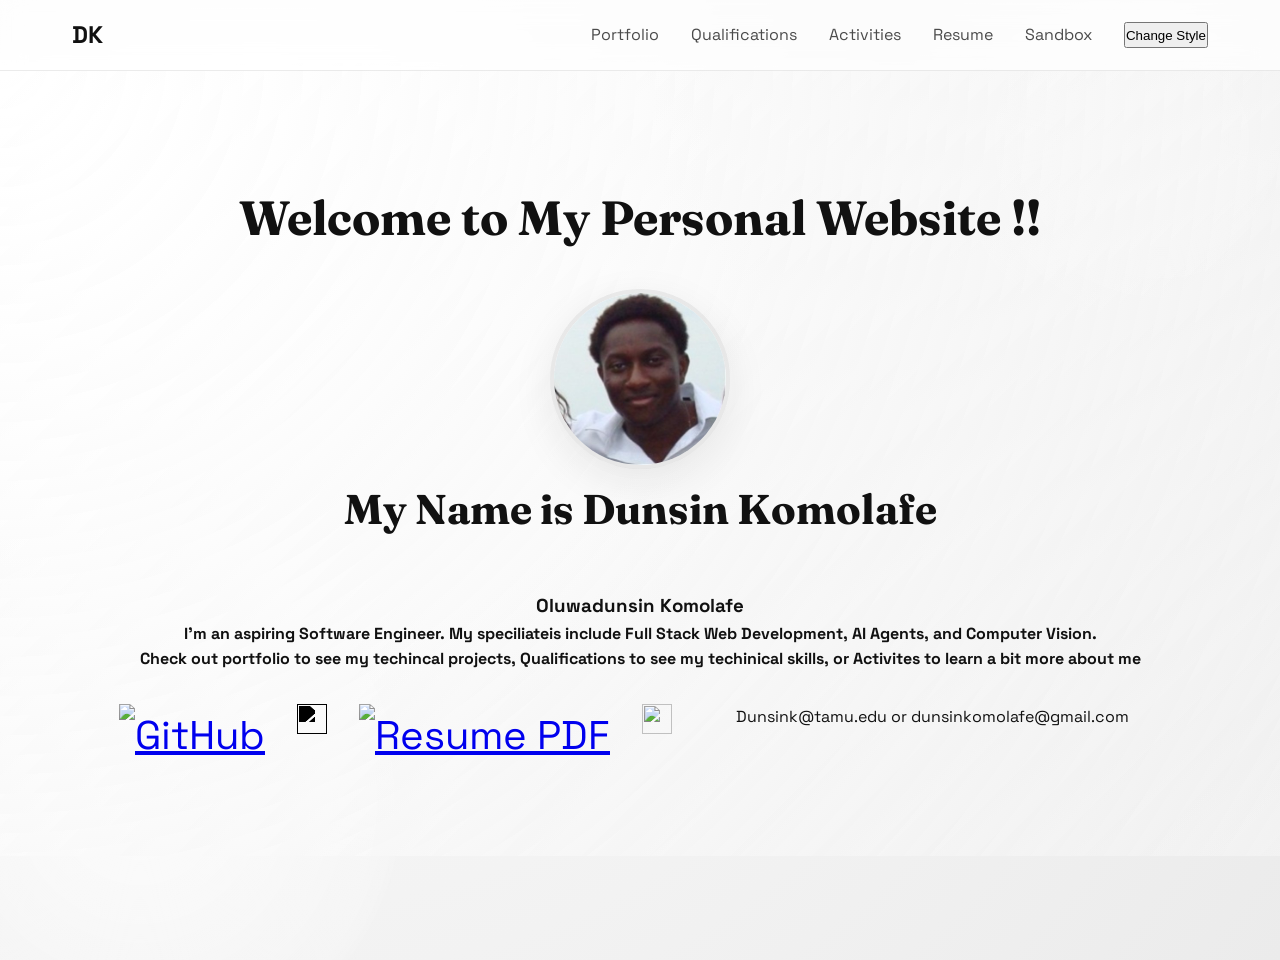
==== index.html @ c97eb7e0 "update linkedin logo" ====
<!DOCTYPE html>
<html lang="en">
<head>
    <meta charset="UTF-8">
    <meta name="viewport" content="width=device-width, initial-scale=1.0">
    <meta name="description" content="Personal website of Dunsin Komolafe - Developer & Student">
    <title>Dunsin Komolafe | Personal Website</title>
    <link id = "stylesheet" rel="stylesheet" href="style.css">
    
</head>
<body>
    <!-- Navigation -->
    <nav>
        <div class="container">
            <a href="./index.html" class="logo">DK</a>
            <ul> <!-- will make this alligned middle  -->
                <li><a href="./portfolio.html">Portfolio</a></li>
                <li><a href="./qualifications.html">Qualifications</a></li>
                <li><a href="./activities.html">Activities</a></li>
                <li><a href = "./resume.html">Resume</a></li>
                <li><a href="./sandbox.html">Sandbox</a></li>
                <button onclick="toggleStyleSheet()">Change Style</button> <!-- Add a button for changing the style -->
            </ul>
            
        </div>
    </nav>

    <!-- Hero Section -->
    <section id="home" class="hero">
        <div class="hero-content">
            <div>
                 <h1> Welcome to My Personal Website !!</h1>
            </div>
            <!-- Replace 'your-photo.jpg' with the path to your actual photo -->
            <div>
                <div>
                    <img src="LinkedInPFP.jpg" alt="Dunsin Komolafe" class="hero-photo"> 
                </div> <!--image part-->
                <div>
                    <h2>My Name is Dunsin Komolafe</h2>
                    <h3>Oluwadunsin Komolafe</h3>
                    <h4>I'm an aspiring Software Engineer. My speciliateis include Full Stack Web Development, AI Agents, and Computer Vision.</h4>
                    <h4>Check out portfolio to see my techincal projects, Qualifications to see my techinical skills, or Activites to learn a bit more about me</h4>
                </div><!--text part-->
            </div>
            
            
           
           
            
        
        </div>
        <div class="contact-links">
            <a href="https://github.com/DunsinK" target="_blank" rel="noopener" class="">
                <img src="https://cdn.simpleicons.org/github"
                    alt="GitHub"
                    class="contact-icon"
                    width = "30"
                    height = "30"
                    />
                   
                
            </a>
            <a href="https://linkedin.com/in/dunsink" target="_blank" rel="noopener" class="">
                
                <img 
                src="https://www.edigitalagency.com.au/wp-content/uploads/LinkedIn-icon-white-png-large-size.png"
                class="grayscale" width = "30" height = "30">
            </a>

            <a href="./resume.html" class="">
                <img src="https://cdn.jsdelivr.net/npm/lucide-static@latest/icons/file-text.svg"
                    alt="Resume PDF"
                    class="contact-icon">
               
            </a>

            <a href = "https://devpost.com/DunsinK">
                <img src = "https://www.svgrepo.com/show/330293/devpost.svg" width="30" height="30">
            </a>
            <p>
                <p>Dunsink@tamu.edu or dunsinkomolafe@gmail.com</p>
            </p>
            
        </div>

    </section>




</body>
</html>
---- style.css ----
@import url('https://fonts.googleapis.com/css2?family=Fraunces:wght@400;600;700&family=Space+Grotesk:wght@400;500;600&display=swap');

* {
    margin: 0;
    padding: 0;
    box-sizing: border-box;
}

:root {
    --bg-base: #f5f5f5;
    --bg-alt: #ebebeb;
    --bg-elev: rgba(255, 255, 255, 0.7);
    --ink: #111111;
    --ink-muted: #4b4b4b;
    --accent: #9aa0a6;
    --accent-strong: #2b2b2b;
    --line: rgba(0, 0, 0, 0.08);
    --shadow-soft: 0 12px 40px rgba(0, 0, 0, 0.08);
    --shadow-tight: 0 6px 18px rgba(0, 0, 0, 0.08);
    --bg-light: var(--bg-alt);
    --text-light: var(--ink-muted);
    --primary-color: var(--ink);
    --primary-dark: var(--accent-strong);
    --secondary-color: #ffffff;
    --white: #ffffff;
    --shadow: var(--shadow-tight);
}

html {
    scroll-behavior: smooth;
}

body {
    font-family: 'Space Grotesk', 'Segoe UI', Tahoma, Geneva, Verdana, sans-serif;
    line-height: 1.6;
    color: var(--ink);
    background: radial-gradient(circle at 20% 20%, #ffffff 0%, var(--bg-base) 45%, var(--bg-alt) 100%);
    min-height: 100vh;
    position: relative;
    overflow-x: hidden;
}

body::before,
body::after {
    content: "";
    position: fixed;
    width: 520px;
    height: 520px;
    border-radius: 50%;
    background: radial-gradient(circle, rgba(255, 255, 255, 0.7), rgba(255, 255, 255, 0));
    filter: blur(6px);
    z-index: -1;
    animation: floatSlow 18s ease-in-out infinite;
}

body::before {
    top: -120px;
    right: -140px;
}

body::after {
    bottom: -160px;
    left: -120px;
    animation-delay: 2s;
}

/* Navigation */
nav {
    background: var(--bg-elev);
    backdrop-filter: blur(12px);
    border-bottom: 1px solid var(--line);
    position: fixed;
    width: 100%;
    top: 0;
    z-index: 1000;
}

nav .container {
    max-width: 1200px;
    margin: 0 auto;
    padding: 1rem 2rem;
    display: flex;
    justify-content: space-between;
    align-items: center;
}

nav .logo {
    font-size: 1.5rem;
    font-weight: bold;
    color: var(--ink);
}

nav ul {
    list-style: none;
    display: flex;
    gap: 2rem;
}

nav a {
    text-decoration: none;
    color: var(--ink-muted);
    transition: color 0.3s;
}

nav a:hover {
    color: var(--ink);
}

/* Hero Section */
.hero {
    background: radial-gradient(circle at top left, rgba(255, 255, 255, 0.9), rgba(245, 245, 245, 0.6)),
        linear-gradient(135deg, rgba(255, 255, 255, 0.3), rgba(235, 235, 235, 0.9));
    color: var(--ink);
    padding: 120px 2rem 80px;
    text-align: center;
    margin-top: 60px;
}

.hero-content {
    display: flex;
    flex-direction: column;
    align-items: center;
    gap: 1.5rem;
}

.hero-photo {
    width: 180px;
    height: 180px;
    border-radius: 50%;
    border: 4px solid rgba(17, 17, 17, 0.08);
    object-fit: cover;
    box-shadow: var(--shadow-soft);
}

.hero-photo-placeholder {
    width: 180px;
    height: 180px;
    border-radius: 50%;
    background: linear-gradient(135deg, #ffffff, var(--bg-alt));
    border: 4px solid rgba(17, 17, 17, 0.08);
    display: flex;
    align-items: center;
    justify-content: center;
    font-size: 4rem;
    color: var(--ink);
    box-shadow: var(--shadow-soft);
}

.hero h1 {
    font-family: 'Fraunces', 'Times New Roman', serif;
    font-size: 3rem;
    margin-bottom: 0.5rem;
    animation: fadeInUp 1s;
}

.hero .tagline {
    font-size: 1.3rem;
    margin-bottom: 2rem;
    color: var(--ink-muted);
    animation: fadeInUp 1s 0.2s backwards;
}

.hero .cta-button {
    display: inline-block;
    padding: 12px 30px;
    background: var(--ink);
    color: #ffffff;
    text-decoration: none;
    border-radius: 25px;
    font-weight: bold;
    transition: transform 0.3s, box-shadow 0.3s;
    animation: fadeInUp 1s 0.4s backwards;
}

.hero .cta-button:hover {
    transform: translateY(-3px);
    box-shadow: 0 10px 20px rgba(0, 0, 0, 0.2);
}

/* Section Styles */
section {
    padding: 80px 2rem;
}

.container {
    max-width: 1200px;
    margin: 0 auto;
}

h2 {
    font-family: 'Fraunces', 'Times New Roman', serif;
    font-size: 2.6rem;
    margin-bottom: 3rem;
    text-align: center;
    color: var(--ink);
}

/* About Section */
#about {
    background: transparent;
}

.about-content {
    display: flex;
    gap: 3rem;
    align-items: center;
    flex-wrap: wrap;
}

.about-image {
    flex: 1;
    min-width: 250px;
    display: flex;
    justify-content: flex-start;
}

.profile-placeholder {
    width: 250px;
    height: 250px;
    background: linear-gradient(135deg, #ffffff, var(--bg-alt));
    border-radius: 50%;
    margin: 0;
    display: flex;
    align-items: center;
    justify-content: center;
    color: var(--ink);
    font-size: 5rem;
    font-weight: bold;
    box-shadow: var(--shadow-soft);
}

.profile-image {
    width: 250px;
    height: 250px;
    border-radius: 50%;
    object-fit: cover;
    margin: 0;
    box-shadow: var(--shadow-soft);
    border: 4px solid rgba(17, 17, 17, 0.08);
}

.about-text {
    flex: 2;
    min-width: 300px;
}

.about-text p {
    font-size: 1.1rem;
    color: var(--ink-muted);
    margin-bottom: 1rem;
}

/* Skills Section */
.skills-grid {
    display: grid;
    grid-template-columns: repeat(auto-fit, minmax(250px, 1fr));
    gap: 2rem;
}

.skill-card {
    background: var(--bg-elev);
    padding: 2rem;
    border-radius: 16px;
    box-shadow: var(--shadow-tight);
    border: 1px solid var(--line);
    backdrop-filter: blur(10px);
    transition: transform 0.3s;
    text-align: center;
}

.skill-card:hover {
    transform: translateY(-5px);
}

.skill-icon {
    font-size: 3rem;
    margin-bottom: 1rem;
}

.skill-logo {
    width: 48px;
    height: 48px;
    margin-bottom: 0.75rem;
}

.skill-card h3 {
    color: var(--ink);
    margin-bottom: 1rem;
}

/* Projects Section */
#projects {
    background: transparent;
}

.projects-grid {
    display: grid;
    grid-template-columns: 1fr;
    gap: 2rem;
    list-style: none;
    padding: 0;
    margin: 0 auto;
    max-width: 900px;
}

.project-card {
    background: var(--bg-elev);
    border-radius: 18px;
    overflow: hidden;
    box-shadow: var(--shadow-tight);
    border: 1px solid var(--line);
    backdrop-filter: blur(10px);
    transition: transform 0.3s;
    width: 100%;
    display: flex;
    flex-direction: row;
}

.project-card.is-clickable {
    cursor: pointer;
}

.project-card:focus-visible {
    outline: 2px solid var(--ink);
    outline-offset: 4px;
}

.project-card-link {
    text-decoration: none;
    color: inherit;
    display: block;
}

.project-card-link:focus-visible {
    outline: 2px solid var(--ink);
    outline-offset: 4px;
    border-radius: 18px;
}

.project-card:hover {
    transform: translateY(-5px);
}

.project-image {
    width: 260px;
    min-width: 260px;
    min-height: 180px;
    background: linear-gradient(135deg, #ffffff, var(--bg-alt));
    display: flex;
    align-items: center;
    justify-content: center;
    color: var(--ink);
    font-size: 3rem;
}

.project-image img {
    width: 100%;
    height: 100%;
    object-fit: cover;
    display: block;
}

.project-content {
    padding: 1.5rem;
}

.project-tags {
    margin-top: 1rem;
    display: flex;
    flex-wrap: wrap;
    gap: 0.5rem;
}

.project-links {
    margin-top: 0.75rem;
    display: flex;
    flex-wrap: wrap;
    gap: 0.75rem;
}

.project-link {
    color: var(--primary-color);
    font-weight: 600;
    text-decoration: none;
}

.easter-egg {
    position: fixed;
    top: -80px;
    width: 64px;
    height: 80px;
    border-radius: 50% 50% 45% 45%;
    background-color: #f2f2f2;
    background-size: cover;
    background-repeat: no-repeat;
    box-shadow: var(--shadow-tight);
    pointer-events: none;
    z-index: 2000;
    animation: eggFall 4s linear forwards;
}

.project-card h3 {
    color: var(--ink);
    margin-bottom: 0.5rem;
}

.project-card p {
    color: var(--ink-muted);
    margin-bottom: 1rem;
}

/* Experience Section */
.experience-grid {
    display: grid;
    gap: 2rem;
}

.experience-card {
    background: var(--bg-elev);
    border-radius: 18px;
    padding: 2rem;
    box-shadow: var(--shadow-tight);
    border: 1px solid var(--line);
    backdrop-filter: blur(10px);
}

.experience-header {
    display: flex;
    justify-content: space-between;
    gap: 1.5rem;
    flex-wrap: wrap;
    align-items: baseline;
    margin-bottom: 1rem;
}

.experience-card h3 {
    font-size: 1.25rem;
    margin-bottom: 0.25rem;
}

.experience-org {
    color: var(--ink-muted);
    font-size: 0.95rem;
}

.experience-dates {
    color: var(--ink-muted);
    font-size: 0.95rem;
    white-space: nowrap;
}

.experience-summary {
    color: var(--ink-muted);
    margin-bottom: 1rem;
}

.experience-skills {
    display: flex;
    flex-wrap: wrap;
    gap: 0.5rem;
}

.tag {
    background: var(--bg-alt);
    padding: 0.25rem 0.75rem;
    border-radius: 999px;
    font-size: 0.85rem;
    color: var(--ink-muted);
}

/* Contact Section */
.contact-content {
    max-width: 600px;
    margin: 0 auto;
    text-align: center;
}

.contact-links {
    display: flex;
    justify-content: center;
    gap: 2rem;
    margin-top: 2rem;
    flex-wrap: wrap;
}
.contact-icon {
    width: 30px;
    height: 30px;
    margin-bottom: 0.5rem;
}

.contact-link {
    display: flex;
    flex-direction: column;
    align-items: center;
    text-decoration: none;
    color: var(--ink);
    padding: 1.5rem;
    background: var(--bg-elev);
    border-radius: 16px;
    box-shadow: var(--shadow-tight);
    border: 1px solid var(--line);
    backdrop-filter: blur(10px);
    transition: all 0.3s;
    min-width: 150px;
}

.contact-link:hover {
    transform: translateY(-5px);
    color: var(--ink);
}

.contact-icon {
    font-size: 2.5rem;
    margin-bottom: 0.5rem;
}

/* Footer */
footer {
    background: rgba(17, 17, 17, 0.9);
    color: #ffffff;
    text-align: center;
    padding: 2rem;
}

.btn {
    display: inline-block;
    padding: 12px 30px;
    background: var(--ink);
    color: #ffffff;
    text-decoration: none;
    border-radius: 25px;
    font-weight: 600;
    transition: transform 0.3s, box-shadow 0.3s;
}

.btn:hover {
    transform: translateY(-3px);
    box-shadow: var(--shadow-tight);
}

/* Animations */
@keyframes fadeInUp {
    from {
        opacity: 0;
        transform: translateY(30px);
    }
    to {
        opacity: 1;
        transform: translateY(0);
    }
}

@keyframes floatSlow {
    0%, 100% {
        transform: translate3d(0, 0, 0);
    }
    50% {
        transform: translate3d(12px, -18px, 0);
    }
}

@keyframes eggFall {
    0% {
        transform: translateY(0) rotate(0deg);
        opacity: 0.9;
    }
    100% {
        transform: translateY(110vh) rotate(24deg);
        opacity: 0.6;
    }
}

/* Responsive Design */
@media (max-width: 768px) {
    nav ul {
        gap: 1rem;
    }

    .hero h1 {
        font-size: 2.3rem;
    }

    .hero .tagline {
        font-size: 1rem;
    }

    h2 {
        font-size: 2.1rem;
    }

    .about-content {
        flex-direction: column;
        text-align: center;
    }

    .about-image {
        justify-content: center;
    }

    .profile-placeholder,
    .profile-image {
        margin: 0 auto;
    }

    .experience-header {
        flex-direction: column;
        align-items: flex-start;
    }

    .contact-links {
        flex-direction: column;
        align-items: center;
    }

    .project-card {
        flex-direction: column;
    }

    .project-image {
        width: 100%;
        min-width: unset;
        height: 180px;
    }
}

.resume-embed{
    align-items: center;
    display: block;
    width: 80% ;
    height: 1000px;
    margin: 80px auto 0;
}
.grayscale{
  filter:  contrast(150%) brightness(0%);
}
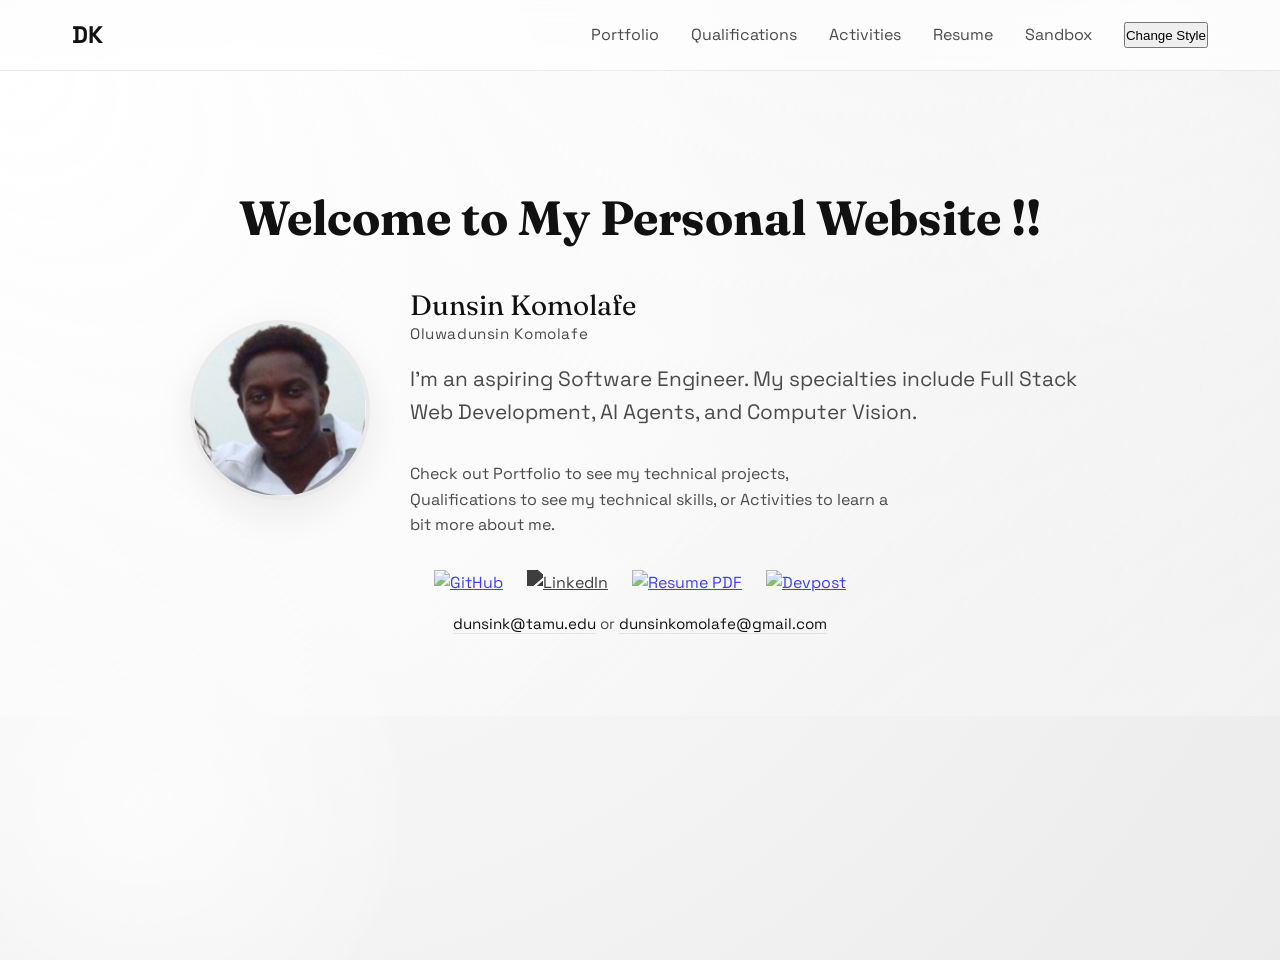
==== commit 1211d7c9: "update home page" ====
--- a/index.html
+++ b/index.html
@@ -31,58 +31,49 @@
             <div>
                  <h1> Welcome to My Personal Website !!</h1>
             </div>
-            <!-- Replace 'your-photo.jpg' with the path to your actual photo -->
-            <div>
+            <div class="hero-intro">
                 <div>
-                    <img src="LinkedInPFP.jpg" alt="Dunsin Komolafe" class="hero-photo"> 
+                    <img src="LinkedInPFP.jpg" alt="Dunsin Komolafe" class="hero-photo">
                 </div> <!--image part-->
-                <div>
-                    <h2>My Name is Dunsin Komolafe</h2>
-                    <h3>Oluwadunsin Komolafe</h3>
-                    <h4>I'm an aspiring Software Engineer. My speciliateis include Full Stack Web Development, AI Agents, and Computer Vision.</h4>
-                    <h4>Check out portfolio to see my techincal projects, Qualifications to see my techinical skills, or Activites to learn a bit more about me</h4>
+                <div class="hero-text">
+                    <p class="hero-name">Dunsin Komolafe</p>
+                    <p class="hero-subname">Oluwadunsin Komolafe</p>
+                    <p class="tagline">I'm an aspiring Software Engineer. My specialties include Full Stack Web Development, AI Agents, and Computer Vision.</p>
+                    <p class="hero-blurb">Check out Portfolio to see my technical projects, Qualifications to see my technical skills, or Activities to learn a bit more about me.</p>
                 </div><!--text part-->
             </div>
-            
-            
-           
-           
-            
-        
         </div>
         <div class="contact-links">
-            <a href="https://github.com/DunsinK" target="_blank" rel="noopener" class="">
+            <a href="https://github.com/DunsinK" target="_blank" rel="noopener">
                 <img src="https://cdn.simpleicons.org/github"
                     alt="GitHub"
-                    class="contact-icon"
-                    width = "30"
-                    height = "30"
-                    />
-                   
-                
-            </a>
-            <a href="https://linkedin.com/in/dunsink" target="_blank" rel="noopener" class="">
-                
-                <img 
-                src="https://www.edigitalagency.com.au/wp-content/uploads/LinkedIn-icon-white-png-large-size.png"
-                class="grayscale" width = "30" height = "30">
+                    class="contact-icon">
             </a>
 
-            <a href="./resume.html" class="">
+            <a href="https://linkedin.com/in/dunsink" target="_blank" rel="noopener">
+                <img src="https://www.edigitalagency.com.au/wp-content/uploads/LinkedIn-icon-white-png-large-size.png"
+                    alt="LinkedIn"
+                    class="contact-icon grayscale">
+            </a>
+
+            <a href="./resume.html">
                 <img src="https://cdn.jsdelivr.net/npm/lucide-static@latest/icons/file-text.svg"
                     alt="Resume PDF"
                     class="contact-icon">
-               
             </a>
 
-            <a href = "https://devpost.com/DunsinK">
-                <img src = "https://www.svgrepo.com/show/330293/devpost.svg" width="30" height="30">
+            <a href="https://devpost.com/DunsinK" target="_blank" rel="noopener">
+                <img src="https://www.svgrepo.com/show/330293/devpost.svg"
+                    alt="Devpost"
+                    class="contact-icon">
             </a>
-            <p>
-                <p>Dunsink@tamu.edu or dunsinkomolafe@gmail.com</p>
-            </p>
-            
         </div>
+
+        <p class="contact-email">
+            <a href="mailto:dunsink@tamu.edu">dunsink@tamu.edu</a>
+            or
+            <a href="mailto:dunsinkomolafe@gmail.com">dunsinkomolafe@gmail.com</a>
+        </p>
 
     </section>
 
--- a/style.css
+++ b/style.css
@@ -160,6 +160,37 @@
     animation: fadeInUp 1s 0.2s backwards;
 }
 
+.hero-intro {
+    display: flex;
+    align-items: center;
+    justify-content: center;
+    gap: 2.5rem;
+    max-width: 900px;
+    margin: 0 auto;
+}
+
+.hero-text {
+    text-align: left;
+}
+
+.hero-name {
+    font-family: 'Fraunces', 'Times New Roman', serif;
+    font-size: 1.75rem;
+    line-height: 1.2;
+}
+
+.hero-subname {
+    color: var(--ink-muted);
+    font-size: 0.95rem;
+    letter-spacing: 0.04em;
+    margin-bottom: 1rem;
+}
+
+.hero-blurb {
+    color: var(--ink-muted);
+    max-width: 48ch;
+}
+
 .hero .cta-button {
     display: inline-block;
     padding: 12px 30px;
@@ -478,14 +509,10 @@
 .contact-links {
     display: flex;
     justify-content: center;
-    gap: 2rem;
+    align-items: center;
+    gap: 1.5rem;
     margin-top: 2rem;
     flex-wrap: wrap;
-}
-.contact-icon {
-    width: 30px;
-    height: 30px;
-    margin-bottom: 0.5rem;
 }
 
 .contact-link {
@@ -510,8 +537,32 @@
 }
 
 .contact-icon {
-    font-size: 2.5rem;
-    margin-bottom: 0.5rem;
+    width: 28px;
+    height: 28px;
+    opacity: 0.75;
+    transition: opacity 0.2s, transform 0.2s;
+}
+
+.contact-links a:hover .contact-icon {
+    opacity: 1;
+    transform: translateY(-3px);
+}
+
+.contact-email {
+    text-align: center;
+    color: var(--ink-muted);
+    margin-top: 1rem;
+    font-size: 0.95rem;
+}
+
+.contact-email a {
+    color: var(--ink);
+    text-decoration: none;
+    border-bottom: 1px solid var(--line);
+}
+
+.contact-email a:hover {
+    border-bottom-color: var(--ink);
 }
 
 /* Footer */
@@ -584,6 +635,19 @@
         font-size: 1rem;
     }
 
+    .hero-intro {
+        flex-direction: column;
+        gap: 1.5rem;
+    }
+
+    .hero-text {
+        text-align: center;
+    }
+
+    .hero-blurb {
+        margin: 0 auto;
+    }
+
     h2 {
         font-size: 2.1rem;
     }
@@ -608,8 +672,7 @@
     }
 
     .contact-links {
-        flex-direction: column;
-        align-items: center;
+        gap: 1.25rem;
     }
 
     .project-card {
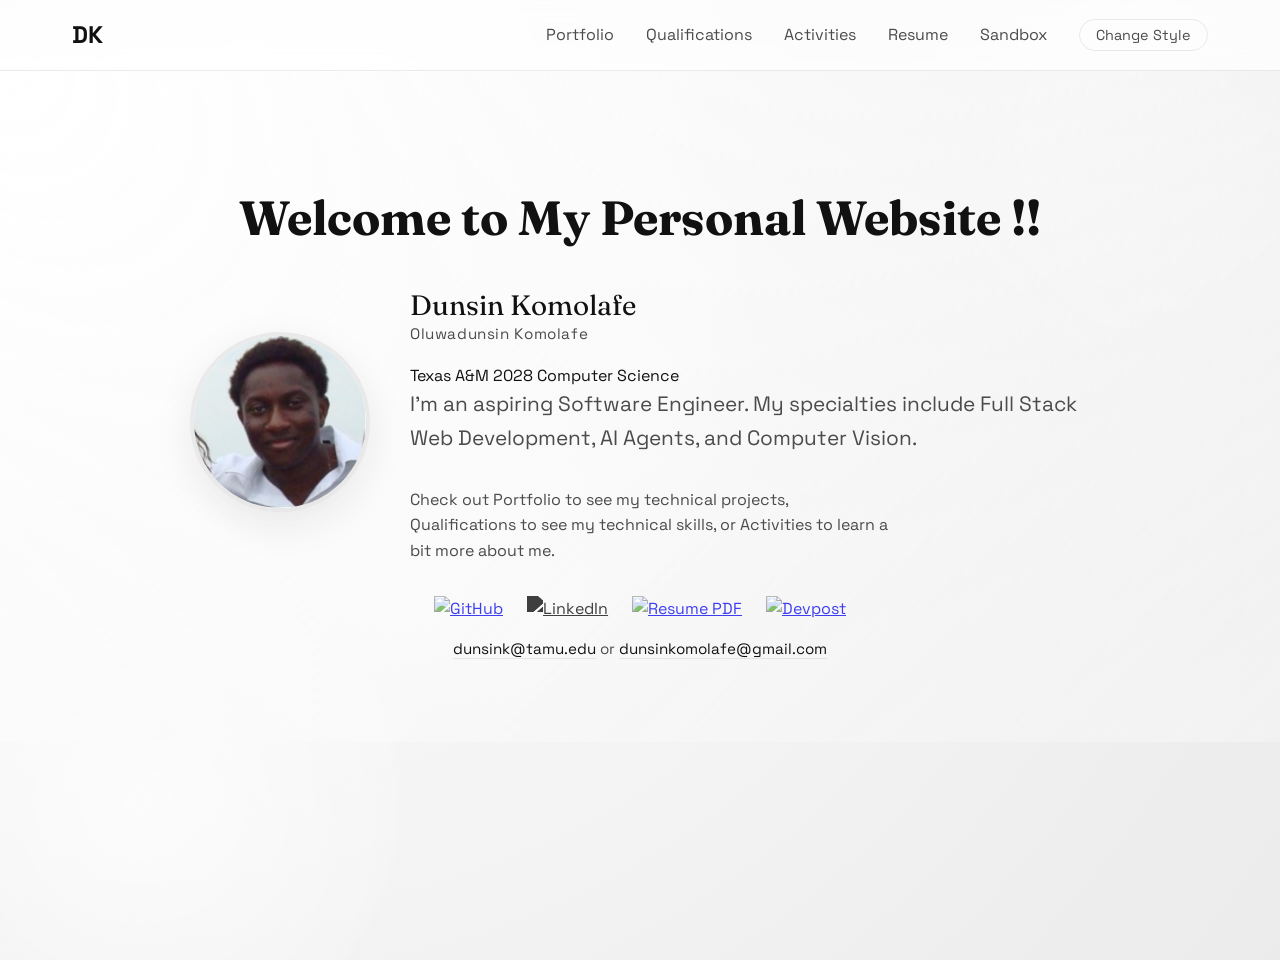
==== commit 71ccf17f: "nav-button style updates" ====
--- a/index.html
+++ b/index.html
@@ -19,7 +19,7 @@
                 <li><a href="./activities.html">Activities</a></li>
                 <li><a href = "./resume.html">Resume</a></li>
                 <li><a href="./sandbox.html">Sandbox</a></li>
-                <button onclick="toggleStyleSheet()">Change Style</button> <!-- Add a button for changing the style -->
+                <li><button class="nav-button" onclick="toggleStyleSheet()">Change Style</button></li>
             </ul>
             
         </div>
@@ -38,6 +38,7 @@
                 <div class="hero-text">
                     <p class="hero-name">Dunsin Komolafe</p>
                     <p class="hero-subname">Oluwadunsin Komolafe</p>
+                    <p>Texas A&M 2028 Computer Science</p>
                     <p class="tagline">I'm an aspiring Software Engineer. My specialties include Full Stack Web Development, AI Agents, and Computer Vision.</p>
                     <p class="hero-blurb">Check out Portfolio to see my technical projects, Qualifications to see my technical skills, or Activities to learn a bit more about me.</p>
                 </div><!--text part-->
--- a/style.css
+++ b/style.css
@@ -93,6 +93,7 @@
 nav ul {
     list-style: none;
     display: flex;
+    align-items: center;
     gap: 2rem;
 }
 
@@ -104,6 +105,30 @@
 
 nav a:hover {
     color: var(--ink);
+}
+
+.nav-button {
+    font-family: inherit;
+    font-size: 0.9rem;
+    line-height: 1;
+    color: var(--ink-muted);
+    background: transparent;
+    border: 1px solid var(--line);
+    border-radius: 999px;
+    padding: 0.5rem 1rem;
+    cursor: pointer;
+    transition: color 0.3s, border-color 0.3s, background 0.3s;
+}
+
+.nav-button:hover {
+    color: var(--ink);
+    border-color: var(--ink);
+    background: rgba(255, 255, 255, 0.6);
+}
+
+.nav-button:focus-visible {
+    outline: 2px solid var(--ink);
+    outline-offset: 2px;
 }
 
 /* Hero Section */
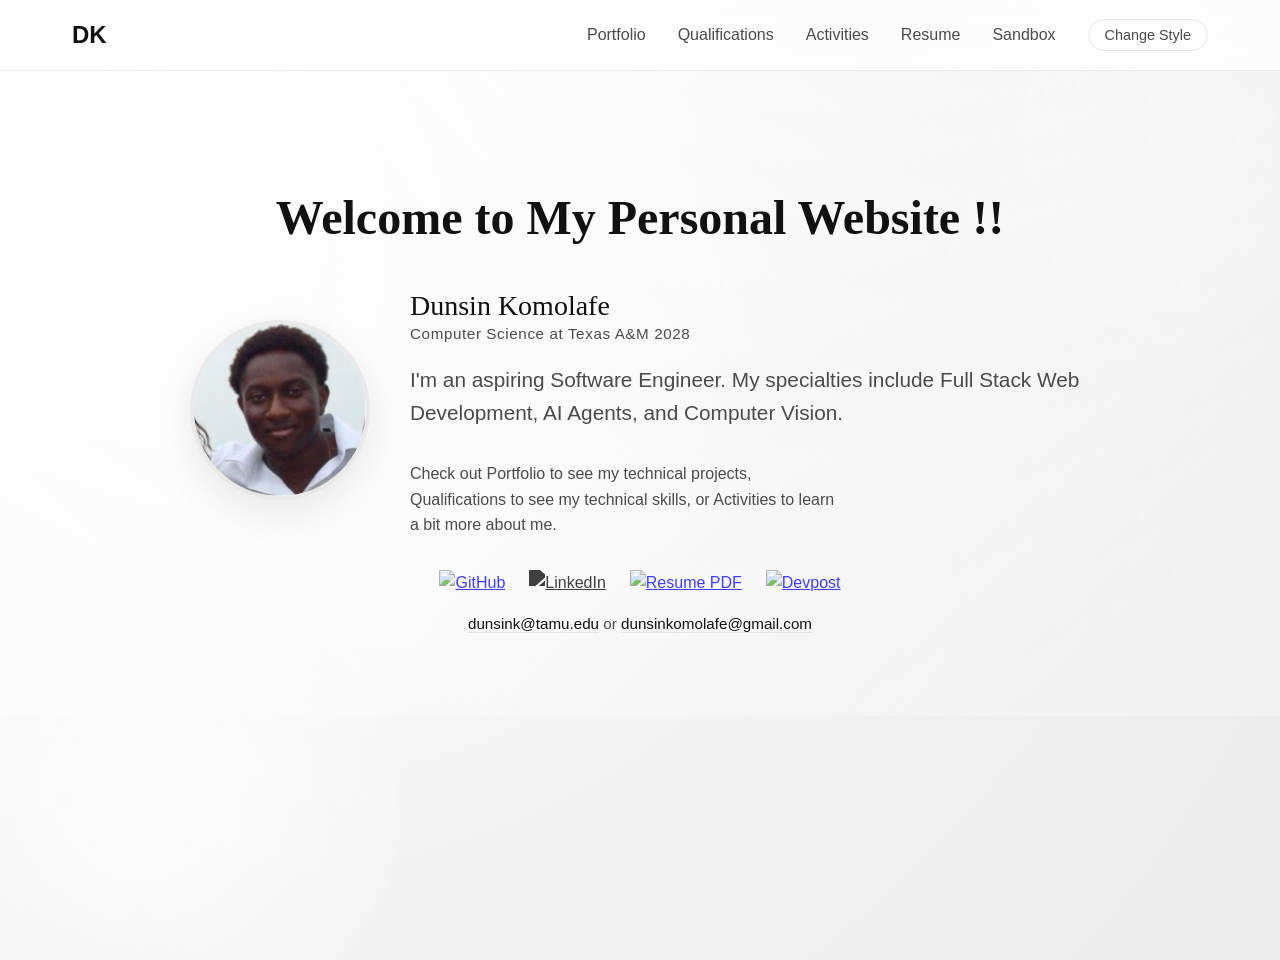
==== commit 1c853397: "remove import font to avoid FOUC" ====
--- a/index.html
+++ b/index.html
@@ -37,8 +37,8 @@
                 </div> <!--image part-->
                 <div class="hero-text">
                     <p class="hero-name">Dunsin Komolafe</p>
-                    <p class="hero-subname">Oluwadunsin Komolafe</p>
-                    <p>Texas A&M 2028 Computer Science</p>
+                    
+                    <p class ="hero-subname">Computer Science at Texas A&M 2028 </p>
                     <p class="tagline">I'm an aspiring Software Engineer. My specialties include Full Stack Web Development, AI Agents, and Computer Vision.</p>
                     <p class="hero-blurb">Check out Portfolio to see my technical projects, Qualifications to see my technical skills, or Activities to learn a bit more about me.</p>
                 </div><!--text part-->
--- a/style.css
+++ b/style.css
@@ -1,4 +1,3 @@
-@import url('https://fonts.googleapis.com/css2?family=Fraunces:wght@400;600;700&family=Space+Grotesk:wght@400;500;600&display=swap');
 
 * {
     margin: 0;
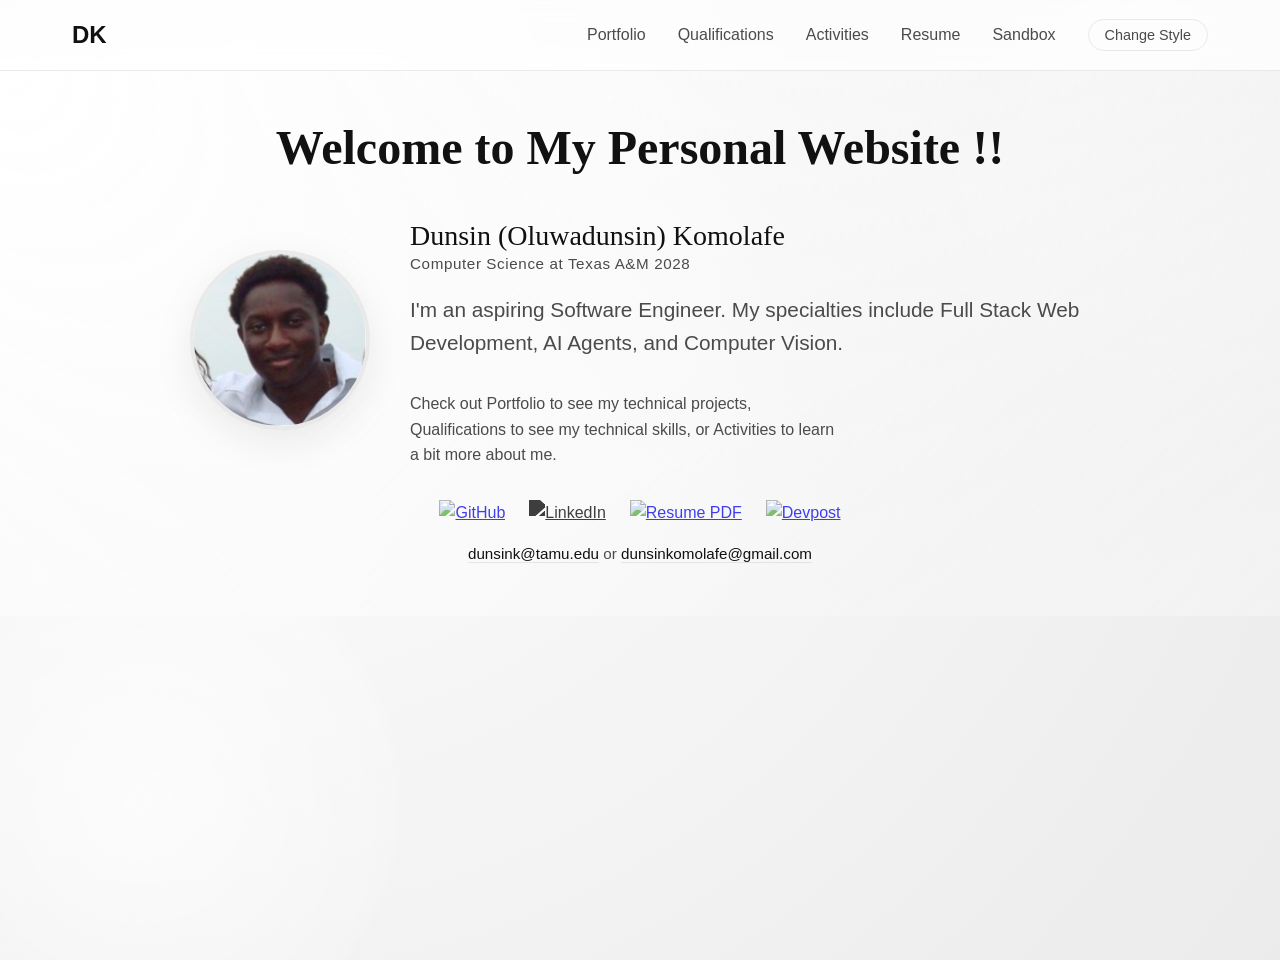
==== commit 81084564: "update portfolio header styling" ====
--- a/index.html
+++ b/index.html
@@ -36,7 +36,7 @@
                     <img src="LinkedInPFP.jpg" alt="Dunsin Komolafe" class="hero-photo">
                 </div> <!--image part-->
                 <div class="hero-text">
-                    <p class="hero-name">Dunsin Komolafe</p>
+                    <p class="hero-name">Dunsin (Oluwadunsin) Komolafe</p>
                     
                     <p class ="hero-subname">Computer Science at Texas A&M 2028 </p>
                     <p class="tagline">I'm an aspiring Software Engineer. My specialties include Full Stack Web Development, AI Agents, and Computer Vision.</p>
--- a/style.css
+++ b/style.css
@@ -135,7 +135,7 @@
     background: radial-gradient(circle at top left, rgba(255, 255, 255, 0.9), rgba(245, 245, 245, 0.6)),
         linear-gradient(135deg, rgba(255, 255, 255, 0.3), rgba(235, 235, 235, 0.9));
     color: var(--ink);
-    padding: 120px 2rem 80px;
+    padding: 50px 2rem 50px;
     text-align: center;
     margin-top: 60px;
 }
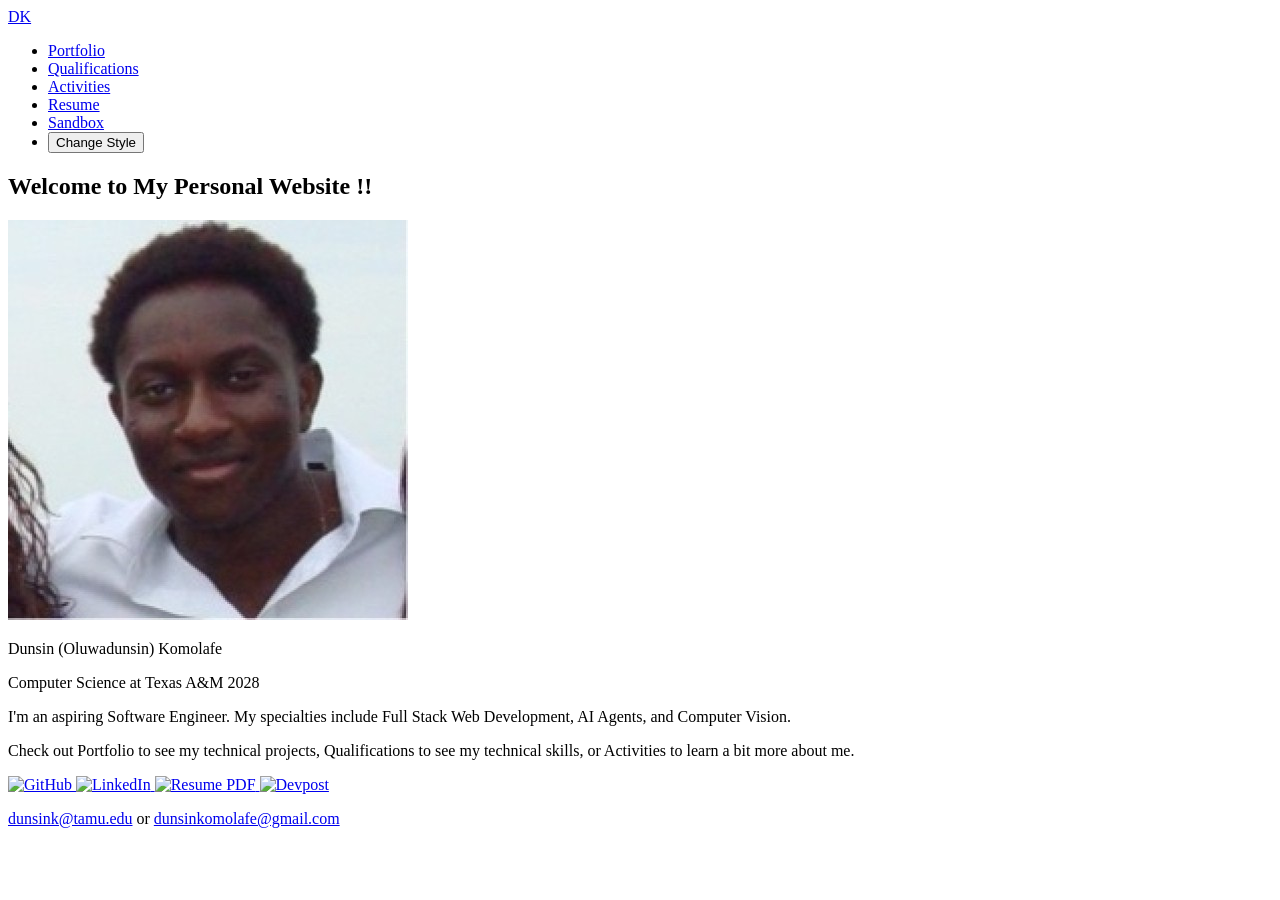
==== commit e53c7b62: "fix toggle button script" ====
--- a/index.html
+++ b/index.html
@@ -5,7 +5,7 @@
     <meta name="viewport" content="width=device-width, initial-scale=1.0">
     <meta name="description" content="Personal website of Dunsin Komolafe - Developer & Student">
     <title>Dunsin Komolafe | Personal Website</title>
-    <link id = "stylesheet" rel="stylesheet" href="style.css">
+    <link id = "stylesheet" rel="stylesheet" href="./styles/style1.css">
     
 </head>
 <body>
@@ -20,6 +20,7 @@
                 <li><a href = "./resume.html">Resume</a></li>
                 <li><a href="./sandbox.html">Sandbox</a></li>
                 <li><button class="nav-button" onclick="toggleStyleSheet()">Change Style</button></li>
+                <script src="./src/theme.js"></script> 
             </ul>
             
         </div>
--- a/styles/style1.css
+++ b/styles/style1.css
@@ -0,0 +1,1295 @@
+/* #region Home Page Styles */
+* {
+    margin: 0;
+    padding: 0;
+    box-sizing: border-box;
+}
+
+:root {
+    --font-display: 'Fraunces', 'Times New Roman', serif;
+    --font-body: 'Space Grotesk', 'Segoe UI', Tahoma, Geneva, Verdana, sans-serif;
+    --bg-base: #f5f5f5;
+    --bg-alt: #ebebeb;
+    --bg-elev: rgba(255, 255, 255, 0.7);
+    --ink: #111111;
+    --ink-muted: #4b4b4b;
+    --accent: #9aa0a6;
+    --accent-strong: #2b2b2b;
+    --line: rgba(0, 0, 0, 0.08);
+    --line-strong: rgba(0, 0, 0, 0.14);
+    --bg-card: rgba(255, 255, 255, 0.92);
+    --shadow-soft: 0 12px 40px rgba(0, 0, 0, 0.08);
+    --shadow-tight: 0 6px 18px rgba(0, 0, 0, 0.08);
+    --bg-light: var(--bg-alt);
+    --text-light: var(--ink-muted);
+    --primary-color: var(--ink);
+    --primary-dark: var(--accent-strong);
+    --secondary-color: #ffffff;
+    --white: #ffffff;
+    --shadow: var(--shadow-tight);
+}
+
+html {
+    scroll-behavior: smooth;
+}
+
+body {
+    font-family: var(--font-body);
+    line-height: 1.6;
+    color: var(--ink);
+    background: radial-gradient(circle at 20% 20%, #ffffff 0%, var(--bg-base) 45%, var(--bg-alt) 100%);
+    min-height: 100vh;
+    position: relative;
+    overflow-x: hidden;
+}
+
+body::before,
+body::after {
+    content: "";
+    position: fixed;
+    width: 520px;
+    height: 520px;
+    border-radius: 50%;
+    background: radial-gradient(circle, rgba(255, 255, 255, 0.7), rgba(255, 255, 255, 0));
+    filter: blur(6px);
+    z-index: -1;
+    animation: floatSlow 18s ease-in-out infinite;
+}
+
+body::before {
+    top: -120px;
+    right: -140px;
+}
+
+body::after {
+    bottom: -160px;
+    left: -120px;
+    animation-delay: 2s;
+}
+
+h2 {
+    font-family: var(--font-display);
+    font-size: 2.6rem;
+    margin-bottom: 3rem;
+    text-align: center;
+    color: var(--ink);
+}
+/* #endregion Home Page Styles */
+
+/* #region Navigation */
+nav {
+    background: var(--bg-elev);
+    backdrop-filter: blur(12px);
+    border-bottom: 1px solid var(--line);
+    position: fixed;
+    width: 100%;
+    top: 0;
+    z-index: 1000;
+}
+
+nav .container {
+    max-width: 1200px;
+    margin: 0 auto;
+    padding: 1rem 2rem;
+    display: flex;
+    justify-content: space-between;
+    align-items: center;
+}
+
+nav .logo {
+    font-size: 1.5rem;
+    font-weight: bold;
+    color: var(--ink);
+}
+
+nav ul {
+    list-style: none;
+    display: flex;
+    align-items: center;
+    gap: 2rem;
+}
+
+nav a {
+    text-decoration: none;
+    color: var(--ink-muted);
+    transition: color 0.3s;
+}
+
+nav a:hover {
+    color: var(--ink);
+}
+
+.nav-button {
+    font-family: inherit;
+    font-size: 0.9rem;
+    line-height: 1;
+    color: var(--ink-muted);
+    background: transparent;
+    border: 1px solid var(--line);
+    border-radius: 999px;
+    padding: 0.5rem 1rem;
+    cursor: pointer;
+    transition: color 0.3s, border-color 0.3s, background 0.3s;
+}
+
+.nav-button:hover {
+    color: var(--ink);
+    border-color: var(--ink);
+    background: rgba(255, 255, 255, 0.6);
+}
+
+.nav-button:focus-visible {
+    outline: 2px solid var(--ink);
+    outline-offset: 2px;
+}
+/* #endregion Navigation Page Styles */
+
+/* #region potfoltio page hero (i think) */
+.hero {
+    background: radial-gradient(circle at top left, rgba(255, 255, 255, 0.9), rgba(245, 245, 245, 0.6)),
+        linear-gradient(135deg, rgba(255, 255, 255, 0.3), rgba(235, 235, 235, 0.9));
+    color: var(--ink);
+    padding: 50px 2rem 50px;
+    text-align: center;
+    margin-top: 60px;
+}
+
+.hero-content {
+    display: flex;
+    flex-direction: column;
+    align-items: center;
+    gap: 1.5rem;
+}
+
+.hero-photo {
+    width: 180px;
+    height: 180px;
+    border-radius: 50%;
+    border: 4px solid rgba(17, 17, 17, 0.08);
+    object-fit: cover;
+    box-shadow: var(--shadow-soft);
+}
+
+.hero-photo-placeholder {
+    width: 180px;
+    height: 180px;
+    border-radius: 50%;
+    background: linear-gradient(135deg, #ffffff, var(--bg-alt));
+    border: 4px solid rgba(17, 17, 17, 0.08);
+    display: flex;
+    align-items: center;
+    justify-content: center;
+    font-size: 4rem;
+    color: var(--ink);
+    box-shadow: var(--shadow-soft);
+}
+
+.hero h1 {
+    font-family: var(--font-display);
+    font-size: 3rem;
+    margin-bottom: 0.5rem;
+    animation: fadeInUp 1s;
+}
+
+.hero .tagline {
+    font-size: 1.3rem;
+    margin-bottom: 2rem;
+    color: var(--ink-muted);
+    animation: fadeInUp 1s 0.2s backwards;
+}
+
+.hero-intro {
+    display: flex;
+    align-items: center;
+    justify-content: center;
+    gap: 2.5rem;
+    max-width: 900px;
+    margin: 0 auto;
+}
+
+.hero-text {
+    text-align: left;
+}
+
+.hero-name {
+    font-family: var(--font-display);
+    font-size: 1.75rem;
+    line-height: 1.2;
+}
+
+.hero-subname {
+    color: var(--ink-muted);
+    font-size: 0.95rem;
+    letter-spacing: 0.04em;
+    margin-bottom: 1rem;
+}
+
+.hero-blurb {
+    color: var(--ink-muted);
+    max-width: 48ch;
+}
+
+.hero .cta-button {
+    display: inline-block;
+    padding: 12px 30px;
+    background: var(--ink);
+    color: #ffffff;
+    text-decoration: none;
+    border-radius: 25px;
+    font-weight: bold;
+    transition: transform 0.3s, box-shadow 0.3s;
+    animation: fadeInUp 1s 0.4s backwards;
+}
+
+.hero .cta-button:hover {
+    transform: translateY(-3px);
+    box-shadow: 0 10px 20px rgba(0, 0, 0, 0.2);
+}
+/* #endregion Home Page Styles */
+
+/* Section Styles */
+section {
+    padding: 80px 2rem;
+}
+
+.container {
+    max-width: 1200px;
+    margin: 0 auto;
+}
+
+/* #region About Section */
+#about {
+    background: transparent;
+}
+
+.about-content {
+    display: flex;
+    gap: 3rem;
+    align-items: center;
+    flex-wrap: wrap;
+}
+
+.about-image {
+    flex: 1;
+    min-width: 250px;
+    display: flex;
+    justify-content: flex-start;
+}
+
+.profile-placeholder {
+    width: 250px;
+    height: 250px;
+    background: linear-gradient(135deg, #ffffff, var(--bg-alt));
+    border-radius: 50%;
+    margin: 0;
+    display: flex;
+    align-items: center;
+    justify-content: center;
+    color: var(--ink);
+    font-size: 5rem;
+    font-weight: bold;
+    box-shadow: var(--shadow-soft);
+}
+
+.profile-image {
+    width: 250px;
+    height: 250px;
+    border-radius: 50%;
+    object-fit: cover;
+    margin: 0;
+    box-shadow: var(--shadow-soft);
+    border: 4px solid rgba(17, 17, 17, 0.08);
+}
+
+.about-text {
+    flex: 2;
+    min-width: 300px;
+}
+
+.about-text p {
+    font-size: 1.1rem;
+    color: var(--ink-muted);
+    margin-bottom: 1rem;
+}
+/*#endregion*/
+
+/* #region Skills Section */
+.skills-grid {
+    display: grid;
+    grid-template-columns: repeat(auto-fit, minmax(250px, 1fr));
+    gap: 2rem;
+}
+
+.skill-card {
+    background: var(--bg-elev);
+    padding: 2rem;
+    border-radius: 16px;
+    box-shadow: var(--shadow-tight);
+    border: 1px solid var(--line);
+    backdrop-filter: blur(10px);
+    transition: transform 0.3s;
+    text-align: center;
+}
+
+.skill-card:hover {
+    transform: translateY(-5px);
+}
+
+.skill-icon {
+    font-size: 3rem;
+    margin-bottom: 1rem;
+}
+
+.skill-logo {
+    width: 48px;
+    height: 48px;
+    margin-bottom: 0.75rem;
+}
+
+.skill-card h3 {
+    color: var(--ink);
+    margin-bottom: 1rem;
+}
+/*#endregion*/
+
+/* #region Projects Section */
+#projects {
+    background: transparent;
+}
+
+.projects-grid {
+    display: grid;
+    grid-template-columns: repeat(auto-fit, minmax(380px, 1fr));
+    grid-auto-rows: 1fr;
+    gap: 1.5rem;
+    list-style: none;
+    padding: 0;
+    margin: 0 auto;
+    max-width: 1500px;
+}
+
+.project-card {
+    background: var(--bg-card, var(--bg-elev));
+    border-radius: 3px;
+    overflow: hidden;
+    box-shadow: 0 8px 24px rgba(0, 0, 0, 0.08);
+    border: 1px solid var(--line-strong, var(--line));
+    backdrop-filter: blur(10px);
+    transition: transform 0.25s ease, box-shadow 0.25s ease, border-color 0.25s ease;
+    width: 100%;
+    display: flex;
+    flex-direction: row;
+}
+
+.project-card.is-featured {
+    border-color: rgba(0, 0, 0, 0.22);
+}
+
+.project-card.is-clickable {
+    cursor: pointer;
+}
+
+.project-card:focus-visible {
+    outline: 2px solid var(--ink);
+    outline-offset: 4px;
+}
+
+.project-card-link {
+    text-decoration: none;
+    color: inherit;
+    display: block;
+}
+
+.project-card-link:focus-visible {
+    outline: 2px solid var(--ink);
+    outline-offset: 4px;
+    border-radius: 3px;
+}
+
+.project-card:hover {
+    transform: translateY(-3px);
+    box-shadow: 0 14px 34px rgba(0, 0, 0, 0.14);
+    border-color: rgba(0, 0, 0, 0.24);
+}
+
+.project-image {
+    flex: 0 0 38%;
+    min-width: 0;
+    min-height: 220px;
+    align-self: stretch;
+    background: linear-gradient(135deg, var(--bg-alt), #dcdcdc);
+    border-right: 1px solid var(--line-strong, var(--line));
+    display: flex;
+    align-items: center;
+    justify-content: center;
+    color: var(--ink);
+    font-size: 3rem;
+}
+
+.project-image img {
+    width: 100%;
+    height: 100%;
+    object-fit: cover;
+    display: block;
+}
+
+.project-content {
+    padding: 1.5rem;
+    flex: 1;
+    min-width: 0;
+    display: flex;
+    flex-direction: column;
+}
+
+.project-tags {
+    margin-top: 1rem;
+    display: flex;
+    flex-wrap: wrap;
+    gap: 0.5rem;
+}
+
+.project-links {
+    margin-top: auto;
+    padding-top: 0.75rem;
+    display: flex;
+    flex-wrap: wrap;
+    gap: 0.75rem;
+}
+
+.project-link {
+    color: var(--primary-color);
+    font-weight: 600;
+    text-decoration: none;
+    border-bottom: 1px solid transparent;
+}
+
+.project-link:hover {
+    border-bottom-color: currentColor;
+}
+
+.easter-egg {
+    position: fixed;
+    top: -80px;
+    width: 64px;
+    height: 80px;
+    border-radius: 50% 50% 45% 45%;
+    background-color: #f2f2f2;
+    background-size: cover;
+    background-repeat: no-repeat;
+    box-shadow: var(--shadow-tight);
+    pointer-events: none;
+    z-index: 2000;
+    animation: eggFall 4s linear forwards;
+}
+
+.project-card h3 {
+    color: var(--ink);
+    margin-bottom: 0.5rem;
+    font-size: 1.3rem;
+    letter-spacing: -0.01em;
+}
+
+.project-card p {
+    color: var(--ink-muted);
+    margin-bottom: 1rem;
+}
+
+/* Photo dump: thumbnail strip + shared lightbox */
+.project-photos {
+    margin-top: 1rem;
+    display: flex;
+    flex-wrap: wrap;
+    gap: 0.5rem;
+}
+
+.photo-thumb {
+    width: 56px;
+    height: 56px;
+    padding: 0;
+    border: 1px solid var(--line-strong, var(--line));
+    border-radius: 2px;
+    overflow: hidden;
+    background: var(--bg-alt);
+    cursor: pointer;
+    transition: transform 0.2s ease;
+}
+
+.photo-thumb img {
+    width: 100%;
+    height: 100%;
+    object-fit: cover;
+    display: block;
+}
+
+.photo-thumb:hover {
+    transform: translateY(-2px);
+}
+
+.photo-thumb:hover,
+.photo-thumb:focus-visible {
+    outline: 2px solid var(--ink);
+    outline-offset: 2px;
+}
+
+.photo-thumb.photo-more {
+    font-weight: 600;
+    font-size: 0.85rem;
+    color: var(--ink-muted);
+    font-family: inherit;
+}
+
+#photo-lightbox {
+    padding: 0;
+    border: none;
+    border-radius: 4px;
+    max-width: min(92vw, 960px);
+    background: var(--bg-card, var(--white));
+    color: var(--ink);
+    box-shadow: var(--shadow-soft);
+}
+
+#photo-lightbox::backdrop {
+    background: rgba(0, 0, 0, 0.72);
+}
+
+.lightbox-frame {
+    display: block;
+    margin: 0;
+}
+
+.lightbox-frame img {
+    display: block;
+    width: 100%;
+    max-height: 72vh;
+    object-fit: contain;
+    background: #111111;
+}
+
+.lightbox-frame figcaption {
+    padding: 0.85rem 1.25rem;
+    color: var(--ink-muted);
+    font-size: 0.9rem;
+}
+
+.lightbox-bar {
+    display: flex;
+    align-items: center;
+    justify-content: space-between;
+    gap: 0.75rem;
+    padding: 0.75rem 1.25rem 1.1rem;
+}
+
+.lightbox-bar button {
+    font: inherit;
+    font-weight: 600;
+    color: var(--ink);
+    background: var(--bg-alt);
+    border: 1px solid var(--line-strong, var(--line));
+    border-radius: 999px;
+    padding: 0.4rem 1rem;
+    cursor: pointer;
+}
+
+.lightbox-bar button:hover {
+    background: var(--white);
+}
+
+.lightbox-count {
+    color: var(--ink-muted);
+    font-size: 0.85rem;
+}
+
+/* The global `* { margin: 0 }` reset wipes the browser's own `margin: auto`
+   on <dialog>, which is what normally centers a modal - so put it back. */
+.centered-dialog {
+    position: fixed;
+    inset: 0;
+    margin: auto;
+    width: fit-content;
+    height: fit-content;
+    max-height: 88vh;
+}
+
+/* Project details dialog: the bigger centered card (#popup) */
+.project-card .tag,
+.project-modal .tag {
+    border-radius: 3px;
+}
+
+.project-modal {
+    padding: 0;
+    width: min(92vw, 880px);
+    max-width: min(92vw, 880px);
+    max-height: 88vh;
+    overflow: hidden;
+    border: 1px solid var(--line-strong, var(--line));
+    border-radius: 4px;
+    background: var(--bg-card, var(--white));
+    color: var(--ink);
+    box-shadow: var(--shadow-soft);
+    display: none;
+    flex-direction: column;
+}
+
+/* dialog defaults to display:block when open, so re-assert the flex column. */
+.project-modal[open] {
+    display: flex;
+    animation: modalIn 0.18s ease-out;
+}
+
+.project-modal::backdrop {
+    background: rgba(0, 0, 0, 0.72);
+}
+
+@keyframes modalIn {
+    from {
+        opacity: 0;
+        transform: translateY(8px);
+    }
+
+    to {
+        opacity: 1;
+        transform: translateY(0);
+    }
+}
+
+.modal-close {
+    position: absolute;
+    top: 0.6rem;
+    right: 0.6rem;
+    z-index: 2;
+    width: 2.25rem;
+    height: 2.25rem;
+    font: inherit;
+    font-size: 1.4rem;
+    line-height: 1;
+    color: var(--ink);
+    background: rgba(255, 255, 255, 0.92);
+    border: 1px solid var(--line-strong, var(--line));
+    border-radius: 2px;
+    cursor: pointer;
+}
+
+.modal-close:hover {
+    background: var(--white);
+}
+
+.modal-media {
+    position: relative;
+    flex: 0 0 auto;
+    height: 300px;
+    background: linear-gradient(135deg, var(--bg-alt), #dcdcdc);
+    border-bottom: 1px solid var(--line-strong, var(--line));
+    display: flex;
+    align-items: center;
+    justify-content: center;
+}
+
+.modal-media img {
+    width: 100%;
+    height: 100%;
+    object-fit: cover;
+    display: block;
+}
+
+.modal-media.is-emoji img {
+    display: none;
+}
+
+.modal-media.is-emoji::after {
+    content: attr(data-emoji);
+    font-size: 4rem;
+}
+
+.modal-caption {
+    position: absolute;
+    left: 0;
+    right: 0;
+    bottom: 0;
+    margin: 0;
+    padding: 0.5rem 1rem;
+    background: rgba(0, 0, 0, 0.55);
+    color: #ffffff;
+    font-size: 0.85rem;
+}
+
+.modal-body {
+    padding: 1.5rem 1.75rem 1.75rem;
+    overflow-y: auto;
+    display: flex;
+    flex-direction: column;
+    gap: 0.9rem;
+}
+
+.project-modal h2 {
+    font-size: 1.9rem;
+    margin: 0;
+}
+
+.modal-summary {
+    margin: 0;
+    font-size: 1.05rem;
+    color: var(--ink);
+}
+
+.modal-details {
+    margin: 0;
+    color: var(--ink-muted);
+}
+
+.modal-highlights {
+    margin: 0;
+    padding-left: 1.1rem;
+    display: grid;
+    gap: 0.35rem;
+    color: var(--ink-muted);
+}
+
+.modal-gallery {
+    display: flex;
+    flex-wrap: wrap;
+    gap: 0.5rem;
+}
+
+.project-modal .project-tags,
+.project-modal .project-links {
+    margin: 0;
+    padding-top: 0;
+}
+
+@media (prefers-reduced-motion: reduce) {
+
+    .project-card,
+    .photo-thumb {
+        transition: none;
+    }
+
+    .project-card:hover,
+    .photo-thumb:hover {
+        transform: none;
+    }
+
+    .project-modal[open] {
+        animation: none;
+    }
+}
+
+/*#endregion*/
+
+/* #region Qualifications Page */
+#qualifications {
+    background: transparent;
+    padding-top: 3.5rem;
+}
+
+.qual-intro {
+    max-width: 72ch;
+    margin: 0 auto 3rem;
+    display: grid;
+    gap: 1rem;
+}
+
+.qual-intro p {
+    color: var(--ink-muted);
+    font-size: 1.05rem;
+}
+
+.qual-card {
+    background: var(--bg-card, var(--bg-elev));
+    border: 1px solid var(--line-strong, var(--line));
+    border-radius: 3px;
+    padding: 2rem;
+    margin-bottom: 1.5rem;
+    box-shadow: 0 8px 24px rgba(0, 0, 0, 0.08);
+    backdrop-filter: blur(10px);
+}
+
+.qual-card:last-child {
+    margin-bottom: 0;
+}
+
+.qual-heading {
+    font-family: var(--font-display);
+    font-size: 1.75rem;
+    text-align: left;
+    letter-spacing: -0.01em;
+    margin: 0 0 1.5rem;
+}
+
+.qual-card-header {
+    display: flex;
+    justify-content: space-between;
+    align-items: baseline;
+    flex-wrap: wrap;
+    gap: 0.75rem;
+    margin-bottom: 1.5rem;
+}
+
+.qual-card-header .qual-heading {
+    margin-bottom: 0;
+}
+
+.qual-action {
+    color: var(--ink);
+    font-weight: 600;
+    font-size: 0.95rem;
+    text-decoration: none;
+    border-bottom: 1px solid var(--line);
+}
+
+.qual-action:hover {
+    border-bottom-color: var(--ink);
+}
+
+.skill-list {
+    list-style: none;
+    margin: 0;
+    padding: 0;
+}
+
+.skill-row {
+    display: grid;
+    grid-template-columns: minmax(150px, 210px) 1fr;
+    gap: 0.5rem 1.5rem;
+    align-items: baseline;
+    padding: 0.9rem 0;
+    border-top: 1px solid var(--line);
+}
+
+.skill-row:first-child {
+    border-top: none;
+    padding-top: 0;
+}
+
+.skill-row:last-child {
+    padding-bottom: 0;
+}
+
+.skill-label {
+    font-weight: 600;
+    color: var(--ink);
+}
+
+.skill-tags {
+    display: flex;
+    flex-wrap: wrap;
+    gap: 0.5rem;
+}
+
+.qual-card .tag {
+    border-radius: 3px;
+}
+
+/* Resume embed */
+.resume-frame {
+    border: 1px solid var(--line-strong, var(--line));
+    border-radius: 3px;
+    overflow: hidden;
+    background: var(--bg-alt);
+}
+
+.resume-embed {
+    display: block;
+    width: 80%;
+    height: 1000px;
+    margin: 80px auto 0;
+    border: none;
+}
+
+.resume-frame .resume-embed {
+    width: 100%;
+    height: min(85vh, 900px);
+    margin: 0;
+}
+
+.interest-list {
+    list-style: none;
+    margin: 0;
+    padding: 0;
+    display: grid;
+    grid-template-columns: repeat(auto-fit, minmax(240px, 1fr));
+    gap: 1.5rem;
+}
+
+.interest-item h3 {
+    font-family: var(--font-display);
+    font-size: 1.15rem;
+    color: var(--ink);
+    margin-bottom: 0.35rem;
+}
+
+.interest-item p {
+    color: var(--ink-muted);
+}
+
+@media (max-width: 768px) {
+    .qual-card {
+        padding: 1.5rem;
+    }
+
+    .skill-row {
+        grid-template-columns: 1fr;
+        gap: 0.6rem;
+    }
+
+    .qual-heading {
+        font-size: 1.45rem;
+    }
+}
+
+/*#endregion*/
+
+/* #region Activities Page */
+#activities {
+    background: transparent;
+    padding-top: 3.5rem;
+}
+
+.activity-list {
+    list-style: none;
+    margin: 0;
+    padding: 0;
+    display: grid;
+    gap: 1.5rem;
+}
+
+.activity-item {
+    display: grid;
+    grid-template-columns: minmax(200px, 300px) 1fr;
+    gap: 2rem;
+    align-items: start;
+    background: var(--bg-card, var(--bg-elev));
+    border: 1px solid var(--line-strong, var(--line));
+    border-radius: 3px;
+    padding: 1.75rem;
+    box-shadow: 0 8px 24px rgba(0, 0, 0, 0.08);
+    backdrop-filter: blur(10px);
+}
+
+/* Photos stack in the left column; a second one splits the row. */
+.activity-media {
+    display: grid;
+    grid-template-columns: repeat(auto-fit, minmax(120px, 1fr));
+    gap: 0.75rem;
+}
+
+.activity-photo {
+    margin: 0;
+    border: 1px solid var(--line-strong, var(--line));
+    border-radius: 2px;
+    overflow: hidden;
+    background: var(--bg-alt);
+}
+
+.activity-photo img {
+    display: block;
+    width: 100%;
+    aspect-ratio: 4 / 3;
+    object-fit: cover;
+}
+
+/* Logos get letterboxed instead of cropped, on a dark tile so a
+   white-on-transparent mark stays visible. */
+.activity-photo.is-logo {
+    background: var(--ink);
+}
+
+.activity-photo.is-logo img {
+    object-fit: contain;
+    padding: 1rem;
+}
+
+.activity-photo figcaption {
+    padding: 0.5rem 0.65rem;
+    color: var(--ink-muted);
+    font-size: 0.85rem;
+}
+
+/* Placeholder tile so a photo-less activity keeps the same shape. */
+.activity-photo.is-empty {
+    display: flex;
+    align-items: center;
+    justify-content: center;
+    aspect-ratio: 4 / 3;
+    font-size: 2.5rem;
+    background: linear-gradient(135deg, var(--bg-alt), #dcdcdc);
+}
+
+.activity-title {
+    font-family: var(--font-display);
+    font-size: 1.6rem;
+    text-align: left;
+    letter-spacing: -0.01em;
+    margin: 0 0 0.35rem;
+}
+
+.activity-role {
+    color: var(--ink-muted);
+    font-size: 0.95rem;
+    letter-spacing: 0.02em;
+    margin-bottom: 1rem;
+}
+
+.activity-body p + p {
+    margin-top: 0.75rem;
+}
+
+.activity-body p:not(.activity-role) {
+    color: var(--ink-muted);
+}
+
+@media (max-width: 768px) {
+    .activity-item {
+        grid-template-columns: 1fr;
+        gap: 1.25rem;
+        padding: 1.25rem;
+    }
+
+    .activity-title {
+        font-size: 1.35rem;
+    }
+}
+
+/*#endregion*/
+
+/* #region other for now */
+/* Experience Section */
+.experience-grid {
+    display: grid;
+    gap: 2rem;
+}
+
+.experience-card {
+    background: var(--bg-elev);
+    border-radius: 18px;
+    padding: 2rem;
+    box-shadow: var(--shadow-tight);
+    border: 1px solid var(--line);
+    backdrop-filter: blur(10px);
+}
+
+.experience-header {
+    display: flex;
+    justify-content: space-between;
+    gap: 1.5rem;
+    flex-wrap: wrap;
+    align-items: baseline;
+    margin-bottom: 1rem;
+}
+
+.experience-card h3 {
+    font-size: 1.25rem;
+    margin-bottom: 0.25rem;
+}
+
+.experience-org {
+    color: var(--ink-muted);
+    font-size: 0.95rem;
+}
+
+.experience-dates {
+    color: var(--ink-muted);
+    font-size: 0.95rem;
+    white-space: nowrap;
+}
+
+.experience-summary {
+    color: var(--ink-muted);
+    margin-bottom: 1rem;
+}
+
+.experience-skills {
+    display: flex;
+    flex-wrap: wrap;
+    gap: 0.5rem;
+}
+
+.tag {
+    background: rgba(0, 0, 0, 0.05);
+    border: 1px solid var(--line);
+    padding: 0.25rem 0.75rem;
+    border-radius: 999px;
+    font-size: 0.85rem;
+    color: var(--ink-muted);
+}
+
+
+.contact-links {
+    display: flex;
+    justify-content: center;
+    align-items: center;
+    gap: 1.5rem;
+    margin-top: 2rem;
+    flex-wrap: wrap;
+}
+
+.contact-icon {
+    width: 28px;
+    height: 28px;
+    opacity: 0.75;
+    transition: opacity 0.2s, transform 0.2s;
+}
+
+.contact-links a:hover .contact-icon {
+    opacity: 1;
+    transform: translateY(-3px);
+}
+
+.contact-email {
+    text-align: center;
+    color: var(--ink-muted);
+    margin-top: 1rem;
+    font-size: 0.95rem;
+}
+
+.contact-email a {
+    color: var(--ink);
+    text-decoration: none;
+    border-bottom: 1px solid var(--line);
+}
+
+.contact-email a:hover {
+    border-bottom-color: var(--ink);
+}
+
+/* Footer */
+footer {
+    background: rgba(17, 17, 17, 0.9);
+    color: #ffffff;
+    text-align: center;
+    padding: 2rem;
+}
+
+.btn {
+    display: inline-block;
+    padding: 12px 30px;
+    background: var(--ink);
+    color: #ffffff;
+    text-decoration: none;
+    border-radius: 25px;
+    font-weight: 600;
+    transition: transform 0.3s, box-shadow 0.3s;
+}
+
+.btn:hover {
+    transform: translateY(-3px);
+    box-shadow: var(--shadow-tight);
+}
+
+/* Animations */
+@keyframes fadeInUp {
+    from {
+        opacity: 0;
+        transform: translateY(30px);
+    }
+    to {
+        opacity: 1;
+        transform: translateY(0);
+    }
+}
+
+@keyframes floatSlow {
+    0%, 100% {
+        transform: translate3d(0, 0, 0);
+    }
+    50% {
+        transform: translate3d(12px, -18px, 0);
+    }
+}
+
+@keyframes eggFall {
+    0% {
+        transform: translateY(0) rotate(0deg);
+        opacity: 0.9;
+    }
+    100% {
+        transform: translateY(110vh) rotate(24deg);
+        opacity: 0.6;
+    }
+}
+
+/* Responsive Design */
+@media (max-width: 768px) {
+    nav ul {
+        gap: 1rem;
+    }
+
+    .hero h1 {
+        font-size: 2.3rem;
+    }
+
+    .hero .tagline {
+        font-size: 1rem;
+    }
+
+    .hero-intro {
+        flex-direction: column;
+        gap: 1.5rem;
+    }
+
+    .hero-text {
+        text-align: center;
+    }
+
+    .hero-blurb {
+        margin: 0 auto;
+    }
+
+    h2 {
+        font-size: 2.1rem;
+    }
+
+    .about-content {
+        flex-direction: column;
+        text-align: center;
+    }
+
+    .about-image {
+        justify-content: center;
+    }
+
+    .profile-placeholder,
+    .profile-image {
+        margin: 0 auto;
+    }
+
+    .experience-header {
+        flex-direction: column;
+        align-items: flex-start;
+    }
+
+    .contact-links {
+        gap: 1.25rem;
+    }
+
+    .project-card {
+        flex-direction: column;
+    }
+
+    .project-image {
+        flex: none;
+        width: 100%;
+        min-width: unset;
+        height: 180px;
+        border-right: none;
+        border-bottom: 1px solid var(--line-strong, var(--line));
+    }
+
+    .modal-media {
+        height: 200px;
+    }
+
+    .modal-body {
+        padding: 1.25rem;
+    }
+
+    .project-modal h2 {
+        font-size: 1.5rem;
+    }
+}
+
+.grayscale{
+  filter:  contrast(150%) brightness(0%);
+}
+
+/*#endregion*/
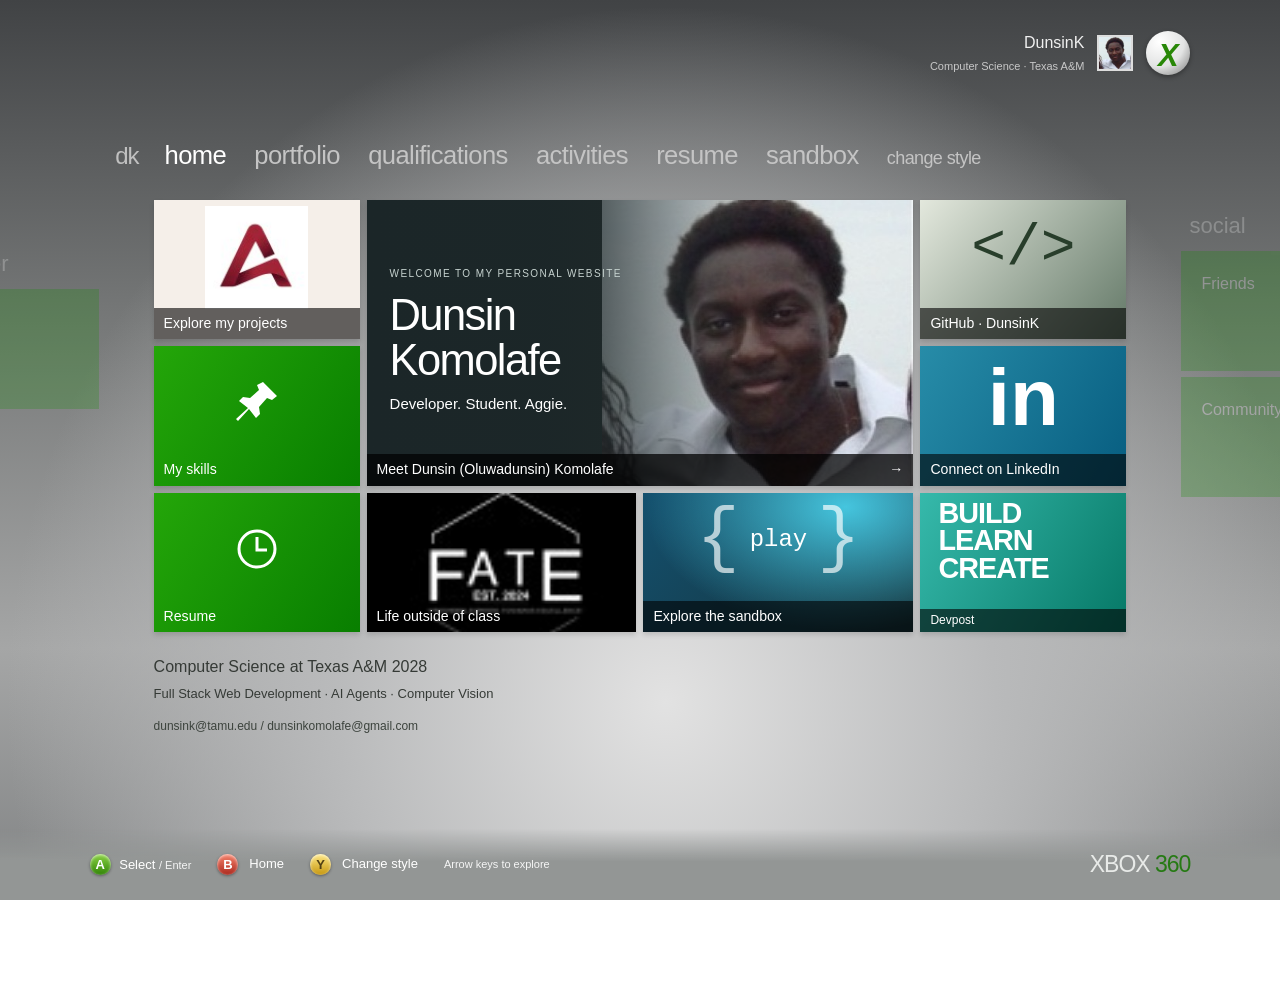
==== commit ede0019e: "fix to theme order with xbox first" ====
--- a/index.html
+++ b/index.html
@@ -5,7 +5,7 @@
     <meta name="viewport" content="width=device-width, initial-scale=1.0">
     <meta name="description" content="Personal website of Dunsin Komolafe - Developer & Student">
     <title>Dunsin Komolafe | Personal Website</title>
-    <link id = "stylesheet" rel="stylesheet" href="./styles/style1.css">
+    <link id = "stylesheet" rel="stylesheet" href="./styles/style3.css">
     
 </head>
 <body>
@@ -79,6 +79,17 @@
 
     </section>
 
+    <!--Social-->
+    <section>
+
+    </section>
+
+    <!--Discover-->
+    <secition>
+        
+    </secition>
+     
+
 
 
 
--- a/styles/style3.css
+++ b/styles/style3.css
@@ -0,0 +1,83 @@
+/* Xbox 360 Metro dashboard, with shared content and modal foundations. */
+@import url('./style1.css');
+:root { --ink: #fff; --ink-muted: #e2e2e2; --line: #ffffff28; --accent: #168b00; --font-display: 'Segoe UI Light', 'Segoe UI', sans-serif; --font-body: 'Segoe UI', Arial, sans-serif; }
+* { box-sizing: border-box; }
+[hidden] { display: none !important; }
+html { min-height: 100%; }
+body { min-height: 100vh; margin: 0; padding: 0 0 100px; color: #fff; font-family: 'Segoe UI', Arial, sans-serif; background: radial-gradient(ellipse at 52% 78%, #e2e2e2 0, #b9babb 35%, transparent 70%), linear-gradient(#414345 0%, #747676 34%, #a5a6a6 72%, #818384 100%); background-attachment: fixed; overflow-x: hidden; }
+body::before, body::after, .hero::before, .hero::after { display: none; }
+a { color: inherit; } button { font: inherit; }
+nav { position: relative; inset: auto; height: auto; background: none; backdrop-filter: none; border: 0; box-shadow: none; padding: clamp(95px, 15vh, 155px) 0 24px; z-index: 5; }
+nav .container { width: min(1120px, 82vw); max-width: none; margin: auto; padding: 0; display: flex; gap: 26px; align-items: baseline; }
+nav .logo { color: #c0c0c0; font-size: 24px; font-weight: 300; letter-spacing: -1px; text-shadow: none; }
+nav ul { display: flex; gap: clamp(15px, 2.2vw, 32px); margin: 0; padding: 0; align-items: baseline; flex-wrap: wrap; }
+nav ul li { list-style: none; }
+nav a, nav ul a, .nav-button { padding: 0; color: #c4c4c4; font-size: clamp(18px, 2vw, 28px); font-weight: 300; font-family: 'Segoe UI Light', 'Segoe UI', sans-serif; text-transform: lowercase; text-decoration: none; background: none; border: 0; border-radius: 0; box-shadow: none; letter-spacing: -.6px; transition: color .15s; }
+nav a::after, nav a::before { display: none; }
+nav a:hover, nav a[aria-current='page'], .nav-button:hover { color: #fff; background: none; }
+.nav-button { font-size: 18px; cursor: pointer; }
+.xbox-identity { position: absolute; top: 30px; right: 7%; display: flex; align-items: center; gap: 13px; text-align: right; font-size: 16px; color: #f0f0f0; }
+.xbox-identity small { display: block; font-size: 11px; color: #c8c8c8; margin-top: 2px; }
+.xbox-identity img { width: 36px; height: 36px; object-fit: cover; border: 2px solid #ddd; }
+.xbox-orb { display: grid; place-items: center; width: 44px; height: 44px; border-radius: 50%; background: radial-gradient(circle at 30% 25%, #fff, #e2e3e3 55%, #777); color: #288707; font-weight: 700; font-size: 31px; font-style: italic; box-shadow: 0 2px 5px #0005; }
+.xbox-dashboard { position: relative; width: min(1030px, 76vw); margin: 0 auto; }
+.xbox-tiles { display: grid; grid-template-columns: 1.03fr 1.35fr 1.35fr 1.03fr; grid-template-rows: repeat(3, clamp(105px, 10.4vw, 150px)); gap: 7px; }
+.xbox-tile { position: relative; display: block; min-width: 0; padding: 0; border: 0; border-radius: 0; overflow: hidden; background: linear-gradient(125deg, #24a609, #087e00); text-decoration: none; color: white; text-align: left; cursor: pointer; box-shadow: 0 3px 5px #0002; transition: transform .16s, box-shadow .16s; }
+.xbox-tile:hover, .xbox-tile:focus-visible { z-index: 3; transform: scale(1.035); outline: 3px solid #fff; outline-offset: 0; box-shadow: 0 9px 20px #0006; }
+.xbox-tile img { display: block; width: 100%; height: 100%; object-fit: cover; }
+.tile-caption { position: absolute; bottom: 0; left: 0; width: 100%; padding: 7px 10px; background: #0009; font-size: clamp(12px, 1.1vw, 16px); font-weight: 400; line-height: 1.25; }
+.tile-pins .tile-caption, .tile-resume .tile-caption { background: transparent; }
+.tile-agenda { grid-column: 1; grid-row: 1; background: #f5efe9; }
+.tile-agenda img { object-fit: contain; padding: 6px 12px 30px; }
+.tile-pins { grid-column: 1; grid-row: 2; }.tile-resume { grid-column: 1; grid-row: 3; }
+.tile-symbol { position: absolute; width: 48px; height: 48px; top: 40%; left: 50%; transform: translate(-50%, -50%); }
+.tile-profile { grid-column: 2 / 4; grid-row: 1 / 3; background: #232b29; }
+.tile-profile img { position: absolute; width: 57%; right: 0; object-position: center 30%; filter: saturate(.65); }
+.tile-profile::after { content: ''; position: absolute; inset: 0; background: linear-gradient(90deg, #1b2628 0%, #1b2628ed 33%, transparent 76%); }
+.profile-heading { position: relative; z-index: 1; display: block; padding: 26px 23px; font-size: clamp(30px, 4.1vw, 56px); line-height: 1.04; font-weight: 300; letter-spacing: -1.6px; }
+.profile-heading small { display: block; font-size: 10px; letter-spacing: 1.4px; margin-bottom: 21px; color: #c6d2cf; }
+.profile-heading > span { display: block; margin-top: 15px; font-size: 15px; letter-spacing: 0; }
+.tile-profile .tile-caption { z-index: 2; background: #000b; }.tile-profile .tile-caption > span { float: right; }
+.tile-activities { grid-column: 2; grid-row: 3; }.tile-activities img { object-position: 50% 40%; }
+.tile-sandbox { grid-column: 3; grid-row: 3; background: radial-gradient(ellipse at 75% 10%, #45c5de, transparent 70%), linear-gradient(135deg, #14506e, #153239); }
+.sandbox-art { display: flex; justify-content: center; align-items: center; gap: 10px; font: 72px / 1.3 Consolas, monospace; color: #ffffffab; }.sandbox-art span { font-size: 24px; color: white; }
+.tile-github { grid-column: 4; grid-row: 1; background: linear-gradient(130deg, #e3e8dd, #647968); }.code-art { display: block; text-align: center; font: 58px / 1.7 Consolas, monospace; color: #283e2b; }
+.tile-linkedin { grid-column: 4; grid-row: 2; background: linear-gradient(120deg, #278ca8, #075d80); }.tile-linkedin > strong { display: block; text-align: center; font: bold 80px / 1.3 Arial, sans-serif; }
+.tile-devpost { grid-column: 4; grid-row: 3; background: linear-gradient(120deg, #36b9ab, #067866); }.tile-devpost > strong { display: block; padding: 7px 18px; font-size: clamp(20px, 2.25vw, 30px); font-weight: 800; line-height: .95; letter-spacing: -1px; }.tile-devpost .tile-caption { padding: 4px 10px; font-size: 12px; }
+.xbox-neighbor { position: absolute; right: calc(100% + 55px); top: 38px; width: 180px; opacity: .24; pointer-events: none; }.xbox-neighbor > span { display: block; font-weight: 300; font-size: 22px; padding: 8px; }.xbox-neighbor > div { background: #118e00; min-height: 120px; padding: 20px; margin-bottom: 6px; }.neighbor-right { right: auto; left: calc(100% + 55px); top: 0; }
+.dashboard-subtitle { margin: 22px 0 0; color: #353a36; font-size: 16px; font-weight: 500; }.dashboard-subtitle span { display: block; margin-top: 4px; font-size: 13px; font-weight: 400; }
+.dashboard-contact { margin-top: 12px; font-size: 12px; color: #3c433d; }.dashboard-contact a { text-decoration: none; }.dashboard-contact a:hover { text-decoration: underline; }
+.xbox-theme #home { display: none; }
+.xbox-footer { position: fixed; bottom: 0; left: 0; right: 0; display: flex; align-items: center; gap: 26px; padding: 17px 7%; background: linear-gradient(transparent, #939695 45%); text-align: left; z-index: 6; font-size: 13px; color: #fff; }
+.xbox-footer a, .xbox-footer button { display: inline-flex; align-items: center; gap: 6px; color: inherit; text-decoration: none; background: none; border: none; padding: 0; cursor: pointer; }
+.pad-key { display: inline-grid; place-items: center; width: 21px; height: 21px; border-radius: 50%; margin-right: 5px; font: bold 13px Arial, sans-serif; box-shadow: inset 0 1px 3px #fffa, 0 1px 3px #0006; }.key-a { background: linear-gradient(#8bd344, #318407); }.key-b { background: linear-gradient(#f7836c, #ab291e); }.key-y { background: linear-gradient(#ffe885, #c69710); color: #514015; }
+.keyboard-hint, .xbox-footer-help { color: #f5f5f5; font-size: 11px; }.xbox-wordmark { margin-left: auto; color: #e8eae8; font-size: 23px; font-weight: 300; letter-spacing: -1px; white-space: nowrap; }.xbox-wordmark strong { color: #267a14; font-weight: 400; }
+:focus-visible { outline: 3px solid white; outline-offset: 4px; }
+/* Interior hubs retain all original content and interactions. */
+.hero { min-height: auto; margin: 0 auto 25px; padding: 0; width: min(1030px, 82vw); background: none; display: block; text-align: left; }.hero h1 { font-size: 34px; margin: 0 0 5px; color: #fff; font-weight: 300; letter-spacing: -1px; }.hero .tagline { margin: 0; color: #eee; font-size: 16px; max-width: none; }
+#projects, #activities, #qualifications { padding: 0; background: none; }#projects > .container, #activities > .container, #qualifications > .container { width: min(1030px, 82vw); padding: 0; margin: auto; max-width: none; }
+.projects-grid { display: grid; grid-template-columns: repeat(3, 1fr); gap: 10px; }.project-card, .activity-item, .qual-card { border-radius: 0; border: 0; background: #f0f1eef5; color: #333; box-shadow: 0 3px 6px #0003; animation: none; }.project-card { display: flex; flex-direction: column; overflow: hidden; }.project-card:hover { transform: translateY(-3px); box-shadow: 0 8px 16px #0004; }
+.project-image { flex: none; width: 100%; height: 145px; min-width: 0; background: linear-gradient(120deg, #279d0d, #0b6908); border: 0; border-radius: 0; font-size: 65px; }.project-image img { object-fit: contain; }.project-content { padding: 18px; }.project-content h3 { color: #287d0b; font-size: 23px; font-weight: 400; }.project-content p { color: #444; font-size: 14px; }
+.tag { color: #42503e; border: 0; background: #dce5d7; border-radius: 0; font-size: 12px; }.project-links { gap: 8px; }.project-link, .qual-action { color: #276d12; border-radius: 0; border-color: #a6ba9b; }
+.activity-list { display: grid; gap: 14px; }.activity-item { padding: 0; overflow: hidden; }.activity-body { padding: 25px; }.activity-title { color: #26770e; font-weight: 300; }.activity-role { color: #4e5e47; }.activity-photo { border: 0; border-radius: 0; }.activity-photo.is-empty { background: #168400; }
+.qual-card { padding: 25px; margin-bottom: 14px; }.qual-heading { color: #287d0b; text-align: left; font-weight: 300; margin-bottom: 20px; }.skill-label { color: #333; }.skill-row { border-color: #ccc; }.interest-item { border-radius: 0; background: #e3e8df; border: 0; }.interest-item h3 { color: #287d0b; }.interest-item p { color: #444; }
+.resume-frame { border-radius: 0; }.resume-embed { background: #eee; }body > .resume-embed { display: block; width: min(1030px, 82vw); margin: auto; height: 72vh; }
+dialog { border-radius: 0 !important; color: #333; background: #f1f2ef; border: 0; box-shadow: 0 20px 80px #0008; }dialog::backdrop { background: #172015bb; backdrop-filter: blur(5px); }.project-modal h2 { color: #267b0a; }.modal-body, .modal-summary, .modal-details, .modal-caption { color: #333; }.modal-close, .profile-close { border-radius: 0; background: #21840d; color: white; border: 0; padding: 10px 18px; cursor: pointer; }.modal-media { background: #ccd3c8; }
+.xbox-profile { width: min(850px, 92vw); max-height: 86vh; padding: 30px; margin: auto; }.xbox-profile h1 { font-size: 30px; font-weight: 300; color: #247a0c; margin: 25px 0; }.xbox-profile .hero-intro { display: flex; gap: 25px; align-items: center; }.xbox-profile .hero-photo { width: 165px; height: 210px; border-radius: 0; object-fit: cover; border: 0; }.xbox-profile .hero-name { font-size: 26px; color: #333; }.xbox-profile .hero-subname, .xbox-profile .tagline, .xbox-profile .hero-blurb { color: #444; margin-top: 12px; }.xbox-profile .contact-email, .xbox-profile .contact-email a { color: #333; }.xbox-profile .contact-links { margin-top: 25px; }
+@media (max-width: 1000px) { nav .container { width: 90vw; gap: 18px; } nav ul { gap: 18px; } nav a, nav ul a { font-size: 22px; } .nav-button { font-size: 15px; } .xbox-dashboard { width: 86vw; } .xbox-tiles { grid-template-rows: repeat(3, 125px); } .profile-heading { font-size: 40px; padding: 23px 18px; } .profile-heading small { font-size: 8px; } .projects-grid { grid-template-columns: repeat(2, 1fr); } .xbox-footer-help { display: none; } }
+@media (max-width: 650px) { body { padding-bottom: 95px; } nav { padding-top: 96px; padding-bottom: 20px; } nav .container { width: 92vw; align-items: flex-start; gap: 14px; } nav ul { gap: 8px 16px; } nav a, nav ul a { font-size: 20px; } .nav-button { font-size: 15px; } .xbox-identity { top: 19px; right: 5%; } .xbox-identity small { font-size: 10px; } .xbox-orb { width: 32px; height: 32px; font-size: 24px; } .xbox-dashboard { width: 92vw; } .xbox-tiles { grid-template-columns: repeat(2, 1fr); grid-template-rows: 240px repeat(4, 130px); gap: 7px; } .tile-profile { grid-column: 1 / 3; grid-row: 1; }.tile-agenda { grid-column: 1; grid-row: 2; }.tile-pins { grid-column: 2; grid-row: 2; }.tile-resume { grid-column: 1; grid-row: 3; }.tile-activities { grid-column: 2; grid-row: 3; }.tile-sandbox { grid-column: 1; grid-row: 4; }.tile-github { grid-column: 2; grid-row: 4; }.tile-linkedin { grid-column: 1; grid-row: 5; }.tile-devpost { grid-column: 2; grid-row: 5; }.tile-caption { font-size: 13px; }.tile-devpost > strong { font-size: 28px; }.xbox-neighbor { display: none; }.dashboard-subtitle { font-size: 14px; }.dashboard-subtitle span { font-size: 12px; }.dashboard-contact { font-size: 11px; overflow-wrap: anywhere; }.xbox-footer { gap: 13px; padding: 15px 4%; font-size: 11px; background: #858a85; }.keyboard-hint, .xbox-wordmark { display: none; }.pad-key { width: 19px; height: 19px; }.hero, #projects > .container, #activities > .container, #qualifications > .container { width: 92vw; }.projects-grid { grid-template-columns: 1fr; }.activity-item { display: flex; flex-direction: column; }.skill-row { display: flex; flex-direction: column; align-items: flex-start; }.xbox-profile { padding: 20px; }.xbox-profile .hero-intro { flex-direction: column; }.xbox-profile h1 { font-size: 25px; }.xbox-profile .hero-name { font-size: 22px; } }
+@media (prefers-reduced-motion: reduce) { *, *::before, *::after { animation: none !important; transition: none !important; scroll-behavior: auto !important; } }
+/* Fit the full dashboard and contact strip in a typical laptop viewport. */
+html { overflow-x: clip; }
+nav .container { justify-content: flex-start; }
+.xbox-tiles { grid-template-rows: repeat(3, clamp(100px, 15.5vh, 145px)); }
+.tile-profile img { top: 0; }
+.profile-heading { font-size: clamp(32px, 3.4vw, 48px); padding-top: 20px; }
+.profile-heading small { margin-bottom: 14px; }
+.profile-heading > span { margin-top: 12px; }
+@media (max-width: 650px) { .xbox-tiles { grid-template-rows: 240px repeat(4, 130px); }.profile-heading { font-size: 40px; } }
+:root { --bg-card: #f1f2ef; }
+.hero, .hero h1, .hero .tagline, .hero-content { animation: none; opacity: 1; }
+.project-image { min-height: 145px; }
+.activity-body p:not(.activity-role) { color: #444; }
+.project-modal { color: #333; background: #f1f2ef; }
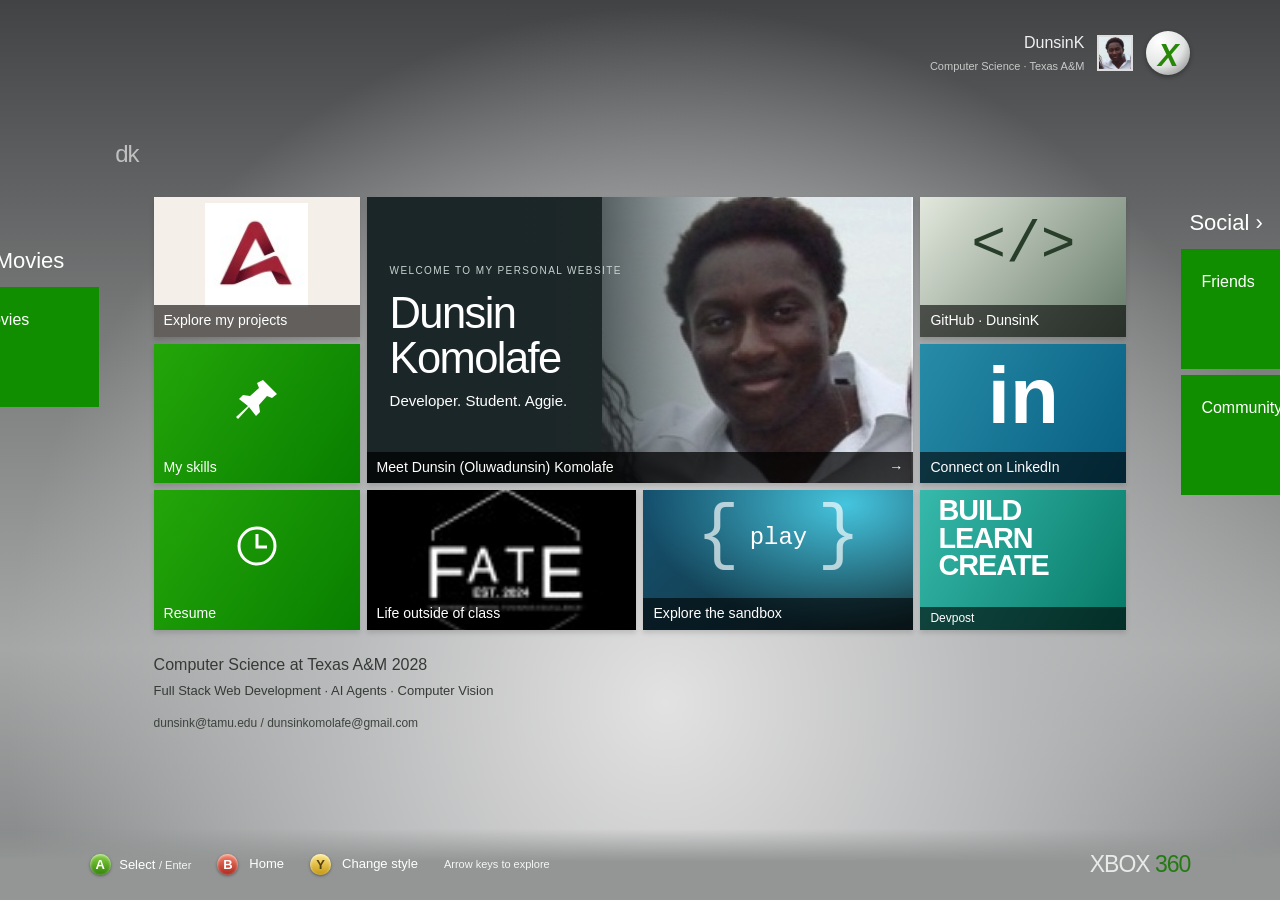
==== commit 2fedb5d9: "game update" ====
--- a/index.html
+++ b/index.html
@@ -6,7 +6,6 @@
     <meta name="description" content="Personal website of Dunsin Komolafe - Developer & Student">
     <title>Dunsin Komolafe | Personal Website</title>
     <link id = "stylesheet" rel="stylesheet" href="./styles/style3.css">
-    
 </head>
 <body>
     <!-- Navigation -->
@@ -14,19 +13,170 @@
         <div class="container">
             <a href="./index.html" class="logo">DK</a>
             <ul> <!-- will make this alligned middle  -->
+                <li data-dashboard><a href="./index.html" aria-current="page">home</a></li>
                 <li><a href="./portfolio.html">Portfolio</a></li>
                 <li><a href="./qualifications.html">Qualifications</a></li>
                 <li><a href="./activities.html">Activities</a></li>
                 <li><a href = "./resume.html">Resume</a></li>
                 <li><a href="./sandbox.html">Sandbox</a></li>
                 <li><button class="nav-button" onclick="toggleStyleSheet()">Change Style</button></li>
-                <script src="./src/theme.js"></script> 
+                <script src="./src/alan-wake.js"></script>
+                <script src="./src/theme.js"></script>
             </ul>
-            
         </div>
     </nav>
 
-    <!-- Hero Section -->
+    <!-- Xbox home. Tiles open real pages. The sections below are the horizontal blades. -->
+    <main class="xbox-dashboard" data-dashboard data-view="home" aria-label="Home dashboard">
+        <button class="xbox-neighbor neighbor-left" type="button" data-home-neighbor="prev" aria-label="Go to TV &amp; Movies">
+            <span>‹ TV &amp; Movies</span>
+            <div>TV &amp; Movies</div>
+        </button>
+        <div class="xbox-tiles">
+            <a class="xbox-tile tile-agenda" href="./portfolio.html">
+                <img src="./photos/aggie-agenda/aggieagenda_logo.jpg" alt="Aggie Agenda">
+                <span class="tile-caption">Explore my projects</span>
+            </a>
+            <a class="xbox-tile tile-pins" href="./qualifications.html">
+                <svg class="tile-symbol" viewBox="0 0 48 48" fill="currentColor" aria-hidden="true"><path d="m30 4 14 14-5 4-5-2-8 9 1 7-4 4-7-9L5 43l-2-2 12-11-9-7 4-4 7 1 9-8-2-5z"/></svg>
+                <span class="tile-caption">My skills</span>
+            </a>
+            <a class="xbox-tile tile-resume" href="./resume.html">
+                <svg class="tile-symbol" viewBox="0 0 48 48" fill="none" stroke="currentColor" stroke-width="3" aria-hidden="true"><circle cx="24" cy="24" r="18"/><path d="M24 12v13h10"/></svg>
+                <span class="tile-caption">Resume</span>
+            </a>
+            <button class="xbox-tile tile-profile" type="button" aria-haspopup="dialog">
+                <img src="./LinkedInPFP.jpg" alt="">
+                <span class="profile-heading"><small>WELCOME TO MY PERSONAL WEBSITE</small>Dunsin<br>Komolafe<span>Developer. Student. Aggie.</span></span>
+                <span class="tile-caption">Meet Dunsin (Oluwadunsin) Komolafe <span aria-hidden="true">→</span></span>
+            </button>
+            <a class="xbox-tile tile-activities" href="./activities.html">
+                <img src="./photos/tamufate.jpg" alt="TAMU FATE">
+                <span class="tile-caption">Life outside of class</span>
+            </a>
+            <a class="xbox-tile tile-sandbox" href="./sandbox.html">
+                <span class="sandbox-art" aria-hidden="true">{<span>play</span>}</span>
+                <span class="tile-caption">Explore the sandbox</span>
+            </a>
+            <a class="xbox-tile tile-github" href="https://github.com/DunsinK" target="_blank" rel="noopener">
+                <span class="code-art" aria-hidden="true">&lt;/&gt;</span>
+                <span class="tile-caption">GitHub · DunsinK</span>
+            </a>
+            <a class="xbox-tile tile-linkedin" href="https://linkedin.com/in/dunsink" target="_blank" rel="noopener">
+                <strong aria-hidden="true">in</strong>
+                <span class="tile-caption">Connect on LinkedIn</span>
+            </a>
+            <a class="xbox-tile tile-devpost" href="https://devpost.com/DunsinK" target="_blank" rel="noopener">
+                <strong>BUILD<br>LEARN<br>CREATE</strong>
+                <span class="tile-caption">Devpost</span>
+            </a>
+        </div>
+        <button class="xbox-neighbor neighbor-right" type="button" data-home-neighbor="next" aria-label="Go to Social">
+            <span>Social ›</span>
+            <div>Friends</div>
+            <div>Community</div>
+        </button>
+        <p class="dashboard-subtitle">Computer Science at Texas A&amp;M 2028 <span>Full Stack Web Development · AI Agents · Computer Vision</span></p>
+        <div class="dashboard-contact">
+            <a href="mailto:dunsink@tamu.edu">dunsink@tamu.edu</a>
+            <span> / </span>
+            <a href="mailto:dunsinkomolafe@gmail.com">dunsinkomolafe@gmail.com</a>
+        </div>
+
+        <section class="xbox-social-view xbox-view" data-view="social" aria-label="Social">
+            <button class="social-back" type="button">‹ home</button>
+            <div class="social-content">
+                <div class="social-menu" aria-label="Social menu">
+                    <button class="social-menu-tile" type="button">Friends</button>
+                    <button class="social-menu-tile is-selected" type="button">Activity Feed</button>
+                    <button class="social-menu-tile" type="button">Community</button>
+                </div>
+                <div class="social-feature">
+                    <p class="social-kicker">SOCIAL</p>
+                    <h2>Activity Feed</h2>
+                    <p>Connect with me and follow what I am building.</p>
+                    <div class="social-links">
+                        <a href="https://github.com/DunsinK" target="_blank" rel="noopener">GitHub</a>
+                        <a href="https://linkedin.com/in/dunsink" target="_blank" rel="noopener">LinkedIn</a>
+                        <a href="https://devpost.com/DunsinK" target="_blank" rel="noopener">Devpost</a>
+                    </div>
+                </div>
+            </div>
+            <div class="view-nav">
+                <button type="button" data-view-prev>‹ previous</button>
+                <button type="button" data-view-next>next ›</button>
+            </div>
+        </section>
+
+        <section class="xbox-view xbox-boilerplate-view view-discover" data-view="discover" aria-label="Discover">
+            <div class="view-heading">
+                <p class="social-kicker">XBOX DASHBOARD</p>
+                <h2>Discover</h2>
+                <p>Explore highlights from my work, interests, and experience.</p>
+                <span>Coming soon</span>
+            </div>
+            <div class="view-nav">
+                <button type="button" data-view-prev>‹ previous</button>
+                <button type="button" data-view-next>next ›</button>
+            </div>
+        </section>
+
+        <section class="xbox-view xbox-boilerplate-view view-settings" data-view="settings" aria-label="Settings">
+            <div class="view-heading">
+                <p class="social-kicker">XBOX DASHBOARD</p>
+                <h2>Settings</h2>
+                <p>Theme and dashboard settings will live here.</p>
+                <span>Coming soon</span>
+            </div>
+            <div class="view-nav">
+                <button type="button" data-view-prev>‹ previous</button>
+                <button type="button" data-view-next>next ›</button>
+            </div>
+        </section>
+
+        <section class="xbox-view xbox-boilerplate-view view-games" data-view="games" aria-label="Games">
+            <div class="view-heading games-heading">
+                <p class="social-kicker">XBOX DASHBOARD</p>
+                <h2>Games</h2>
+                <p>A place for interactive experiments and games.</p>
+                <button class="alan-launch" type="button">Play Alan Wake: Night Run</button>
+            </div>
+            <div class="view-nav">
+                <button type="button" data-view-prev>‹ previous</button>
+                <button type="button" data-view-next>next ›</button>
+            </div>
+            <div class="alan-game">
+                <div class="alan-loading">
+                    <p class="social-kicker">NIGHT RUN</p>
+                    <h2>Alan Wake</h2>
+                    <p>Something is moving in the dark.</p>
+                    <button class="alan-start" type="button">Start game</button>
+                    <span class="alan-status" role="status"></span>
+                </div>
+                <div class="alan-stage" hidden>
+                    <div class="alan-hud"><span>Light ammo: <b class="alan-ammo">∞</b></span><span>Ghosts: <b class="alan-score">0</b></span></div>
+                    <div class="alan-canvas"></div>
+                    <p class="alan-controls">WASD move · mouse aim · click or Space shoot · Esc exit</p>
+                    <button class="alan-exit" type="button">Exit game</button>
+                </div>
+            </div>
+        </section>
+
+        <section class="xbox-view xbox-boilerplate-view view-tv-movies" data-view="tv-movies" aria-label="TV &amp; Movies">
+            <div class="view-heading">
+                <p class="social-kicker">XBOX DASHBOARD</p>
+                <h2>TV &amp; Movies</h2>
+                <p>A media corner for recommendations and favorites.</p>
+                <span>Coming soon</span>
+            </div>
+            <div class="view-nav">
+                <button type="button" data-view-prev>‹ previous</button>
+                <button type="button" data-view-next>next ›</button>
+            </div>
+        </section>
+    </main>
+
+    <!-- Hero Section. Shown in the other themes, and copied into the Xbox profile dialog. -->
     <section id="home" class="hero">
         <div class="hero-content">
             <div>
@@ -38,7 +188,6 @@
                 </div> <!--image part-->
                 <div class="hero-text">
                     <p class="hero-name">Dunsin (Oluwadunsin) Komolafe</p>
-                    
                     <p class ="hero-subname">Computer Science at Texas A&M 2028 </p>
                     <p class="tagline">I'm an aspiring Software Engineer. My specialties include Full Stack Web Development, AI Agents, and Computer Vision.</p>
                     <p class="hero-blurb">Check out Portfolio to see my technical projects, Qualifications to see my technical skills, or Activities to learn a bit more about me.</p>
@@ -76,22 +225,6 @@
             or
             <a href="mailto:dunsinkomolafe@gmail.com">dunsinkomolafe@gmail.com</a>
         </p>
-
     </section>
-
-    <!--Social-->
-    <section>
-
-    </section>
-
-    <!--Discover-->
-    <secition>
-        
-    </secition>
-     
-
-
-
-
 </body>
 </html>
--- a/styles/style3.css
+++ b/styles/style3.css
@@ -44,7 +44,12 @@
 .tile-github { grid-column: 4; grid-row: 1; background: linear-gradient(130deg, #e3e8dd, #647968); }.code-art { display: block; text-align: center; font: 58px / 1.7 Consolas, monospace; color: #283e2b; }
 .tile-linkedin { grid-column: 4; grid-row: 2; background: linear-gradient(120deg, #278ca8, #075d80); }.tile-linkedin > strong { display: block; text-align: center; font: bold 80px / 1.3 Arial, sans-serif; }
 .tile-devpost { grid-column: 4; grid-row: 3; background: linear-gradient(120deg, #36b9ab, #067866); }.tile-devpost > strong { display: block; padding: 7px 18px; font-size: clamp(20px, 2.25vw, 30px); font-weight: 800; line-height: .95; letter-spacing: -1px; }.tile-devpost .tile-caption { padding: 4px 10px; font-size: 12px; }
-.xbox-neighbor { position: absolute; right: calc(100% + 55px); top: 38px; width: 180px; opacity: .24; pointer-events: none; }.xbox-neighbor > span { display: block; font-weight: 300; font-size: 22px; padding: 8px; }.xbox-neighbor > div { background: #118e00; min-height: 120px; padding: 20px; margin-bottom: 6px; }.neighbor-right { right: auto; left: calc(100% + 55px); top: 0; }
+.xbox-neighbor { position: absolute; right: calc(100% + 55px); top: 38px; width: 180px; opacity: .24; pointer-events: none; color: inherit; border: 0; padding: 0; background: none; text-align: left; font: inherit; }.xbox-neighbor > span { display: block; font-weight: 300; font-size: 22px; padding: 8px; }.xbox-neighbor > div { background: #118e00; min-height: 120px; padding: 20px; margin-bottom: 6px; }.neighbor-left { pointer-events: auto; cursor: pointer; transition: opacity .2s, transform .2s; }.neighbor-right { right: auto; left: calc(100% + 55px); top: 0; pointer-events: auto; cursor: pointer; transition: opacity .2s, transform .2s; }.neighbor-left:hover, .neighbor-left:focus-visible { opacity: .7; transform: translateX(-5px); outline: 2px solid #fff; outline-offset: 4px; }.neighbor-right:hover, .neighbor-right:focus-visible { opacity: .7; transform: translateX(5px); outline: 2px solid #fff; outline-offset: 4px; }
+.xbox-view { position: absolute; inset: 0; padding: 0 0 30px; background: transparent; opacity: 0; pointer-events: none; transform: translateX(110%); transition: transform .45s ease, opacity .3s ease; }.xbox-tiles, .xbox-neighbor, .dashboard-subtitle, .dashboard-contact { transition: transform .45s ease, opacity .3s ease; }
+.view-neighbor { position: absolute; top: 38px; width: 180px; min-height: 120px; border: 0; padding: 0; color: #fff; background: none; text-align: left; cursor: pointer; opacity: .35; transition: opacity .2s, transform .2s; }.view-neighbor-left { right: calc(100% + 55px); }.view-neighbor-right { left: calc(100% + 55px); }.view-neighbor span { display: block; padding: 8px; font-size: 18px; font-weight: 300; }.view-neighbor strong { display: block; min-height: 120px; padding: 20px; background: #118e00; font-size: 20px; font-weight: 300; }.view-neighbor:hover, .view-neighbor:focus-visible { opacity: .85; outline: 2px solid #fff; outline-offset: 4px; }.view-neighbor-left:hover, .view-neighbor-left:focus-visible { transform: translateX(-5px); }.view-neighbor-right:hover, .view-neighbor-right:focus-visible { transform: translateX(5px); }
+.social-back { border: 0; padding: 0; color: #d3d3d3; background: none; font: 300 22px 'Segoe UI Light', 'Segoe UI', sans-serif; cursor: pointer; }.social-back:hover, .social-back:focus-visible { color: #fff; outline: 2px solid #fff; outline-offset: 4px; }.social-content { display: grid; grid-template-columns: 180px 1fr; gap: 18px; margin-top: 20px; }.social-menu { display: grid; gap: 6px; align-content: start; }.social-menu-tile { min-height: 92px; border: 0; padding: 18px 12px; color: #fff; background: #118e00; text-align: left; font: 300 21px 'Segoe UI Light', 'Segoe UI', sans-serif; cursor: pointer; }.social-menu-tile:hover, .social-menu-tile:focus-visible, .social-menu-tile.is-selected { background: #20a907; outline: 2px solid #fff; outline-offset: -2px; }.social-feature { min-height: 300px; padding: 42px 44px; background: linear-gradient(110deg, #242c2a, #5d6461); }.social-kicker { margin: 0 0 16px; color: #b7d9b1; font-size: 12px; letter-spacing: 2px; }.social-feature h2 { margin: 0; font-size: clamp(34px, 5vw, 58px); font-weight: 300; }.social-feature p:not(.social-kicker) { max-width: 34ch; color: #e4e4e4; font-size: 19px; }.social-links { display: flex; flex-wrap: wrap; gap: 8px; margin-top: 32px; }.social-links a { padding: 10px 15px; color: #fff; background: #118e00; text-decoration: none; }.social-links a:hover, .social-links a:focus-visible { background: #20a907; outline: 2px solid #fff; outline-offset: 2px; }
+.view-heading { min-height: 300px; padding: 48px; background: linear-gradient(110deg, #242c2a, #5d6461); }.view-heading h2 { margin: 0; font-size: clamp(36px, 5vw, 62px); font-weight: 300; }.view-heading p:not(.social-kicker) { max-width: 40ch; color: #e4e4e4; font-size: 19px; }.view-heading > span { display: inline-block; margin-top: 24px; padding: 8px 13px; color: #fff; background: #118e00; }.view-nav { display: flex; justify-content: space-between; gap: 12px; margin-top: 20px; }.view-nav button { border: 0; padding: 8px 0; color: #d3d3d3; background: none; font: 300 18px 'Segoe UI Light', 'Segoe UI', sans-serif; cursor: pointer; }.view-nav button:hover, .view-nav button:focus-visible { color: #fff; outline: 2px solid #fff; outline-offset: 4px; }
+.games-heading { min-height: 0; padding-bottom: 28px; }.alan-launch, .alan-start, .alan-exit { border: 0; padding: 10px 16px; color: #fff; background: #168b00; font: 400 16px 'Segoe UI', Arial, sans-serif; cursor: pointer; }.alan-launch:hover, .alan-launch:focus-visible, .alan-start:hover, .alan-start:focus-visible, .alan-exit:hover, .alan-exit:focus-visible { background: #24ad0a; outline: 2px solid #fff; outline-offset: 2px; }.alan-game { display: none; }.alan-game.is-open { display: block; }.alan-loading { min-height: 300px; padding: 48px; background: radial-gradient(circle at 70% 20%, #263b45, #090e12 65%); }.alan-loading h2 { margin: 0; color: #f0f0eb; font-size: clamp(38px, 6vw, 72px); font-weight: 300; letter-spacing: 3px; text-transform: uppercase; }.alan-loading p:not(.social-kicker) { color: #c8cfcd; font-size: 19px; }.alan-status { display: block; min-height: 20px; margin-top: 13px; color: #c8cfcd; font-size: 13px; }.alan-stage { position: relative; }.alan-canvas { height: min(52vh, 430px); min-height: 280px; overflow: hidden; background: #080d12; }.alan-canvas canvas { display: block; width: 100%; height: 100%; }.alan-hud { position: absolute; top: 12px; left: 16px; right: 16px; z-index: 1; display: flex; justify-content: space-between; color: #eef4ed; font: 14px Consolas, monospace; text-shadow: 0 1px 3px #000; }.alan-controls { margin: 8px 0; color: #bdc5c1; font-size: 12px; }.alan-exit { position: absolute; right: 0; bottom: 0; padding: 7px 11px; font-size: 12px; }
 .dashboard-subtitle { margin: 22px 0 0; color: #353a36; font-size: 16px; font-weight: 500; }.dashboard-subtitle span { display: block; margin-top: 4px; font-size: 13px; font-weight: 400; }
 .dashboard-contact { margin-top: 12px; font-size: 12px; color: #3c433d; }.dashboard-contact a { text-decoration: none; }.dashboard-contact a:hover { text-decoration: underline; }
 .xbox-theme #home { display: none; }
@@ -65,7 +70,7 @@
 dialog { border-radius: 0 !important; color: #333; background: #f1f2ef; border: 0; box-shadow: 0 20px 80px #0008; }dialog::backdrop { background: #172015bb; backdrop-filter: blur(5px); }.project-modal h2 { color: #267b0a; }.modal-body, .modal-summary, .modal-details, .modal-caption { color: #333; }.modal-close, .profile-close { border-radius: 0; background: #21840d; color: white; border: 0; padding: 10px 18px; cursor: pointer; }.modal-media { background: #ccd3c8; }
 .xbox-profile { width: min(850px, 92vw); max-height: 86vh; padding: 30px; margin: auto; }.xbox-profile h1 { font-size: 30px; font-weight: 300; color: #247a0c; margin: 25px 0; }.xbox-profile .hero-intro { display: flex; gap: 25px; align-items: center; }.xbox-profile .hero-photo { width: 165px; height: 210px; border-radius: 0; object-fit: cover; border: 0; }.xbox-profile .hero-name { font-size: 26px; color: #333; }.xbox-profile .hero-subname, .xbox-profile .tagline, .xbox-profile .hero-blurb { color: #444; margin-top: 12px; }.xbox-profile .contact-email, .xbox-profile .contact-email a { color: #333; }.xbox-profile .contact-links { margin-top: 25px; }
 @media (max-width: 1000px) { nav .container { width: 90vw; gap: 18px; } nav ul { gap: 18px; } nav a, nav ul a { font-size: 22px; } .nav-button { font-size: 15px; } .xbox-dashboard { width: 86vw; } .xbox-tiles { grid-template-rows: repeat(3, 125px); } .profile-heading { font-size: 40px; padding: 23px 18px; } .profile-heading small { font-size: 8px; } .projects-grid { grid-template-columns: repeat(2, 1fr); } .xbox-footer-help { display: none; } }
-@media (max-width: 650px) { body { padding-bottom: 95px; } nav { padding-top: 96px; padding-bottom: 20px; } nav .container { width: 92vw; align-items: flex-start; gap: 14px; } nav ul { gap: 8px 16px; } nav a, nav ul a { font-size: 20px; } .nav-button { font-size: 15px; } .xbox-identity { top: 19px; right: 5%; } .xbox-identity small { font-size: 10px; } .xbox-orb { width: 32px; height: 32px; font-size: 24px; } .xbox-dashboard { width: 92vw; } .xbox-tiles { grid-template-columns: repeat(2, 1fr); grid-template-rows: 240px repeat(4, 130px); gap: 7px; } .tile-profile { grid-column: 1 / 3; grid-row: 1; }.tile-agenda { grid-column: 1; grid-row: 2; }.tile-pins { grid-column: 2; grid-row: 2; }.tile-resume { grid-column: 1; grid-row: 3; }.tile-activities { grid-column: 2; grid-row: 3; }.tile-sandbox { grid-column: 1; grid-row: 4; }.tile-github { grid-column: 2; grid-row: 4; }.tile-linkedin { grid-column: 1; grid-row: 5; }.tile-devpost { grid-column: 2; grid-row: 5; }.tile-caption { font-size: 13px; }.tile-devpost > strong { font-size: 28px; }.xbox-neighbor { display: none; }.dashboard-subtitle { font-size: 14px; }.dashboard-subtitle span { font-size: 12px; }.dashboard-contact { font-size: 11px; overflow-wrap: anywhere; }.xbox-footer { gap: 13px; padding: 15px 4%; font-size: 11px; background: #858a85; }.keyboard-hint, .xbox-wordmark { display: none; }.pad-key { width: 19px; height: 19px; }.hero, #projects > .container, #activities > .container, #qualifications > .container { width: 92vw; }.projects-grid { grid-template-columns: 1fr; }.activity-item { display: flex; flex-direction: column; }.skill-row { display: flex; flex-direction: column; align-items: flex-start; }.xbox-profile { padding: 20px; }.xbox-profile .hero-intro { flex-direction: column; }.xbox-profile h1 { font-size: 25px; }.xbox-profile .hero-name { font-size: 22px; } }
+@media (max-width: 650px) { body { padding-bottom: 95px; } nav { padding-top: 96px; padding-bottom: 20px; } nav .container { width: 92vw; align-items: flex-start; gap: 14px; } nav ul { gap: 8px 16px; } nav a, nav ul a { font-size: 20px; } .nav-button { font-size: 15px; } .xbox-identity { top: 19px; right: 5%; } .xbox-identity small { font-size: 10px; } .xbox-orb { width: 32px; height: 32px; font-size: 24px; } .xbox-dashboard { width: 92vw; } .xbox-tiles { grid-template-columns: repeat(2, 1fr); grid-template-rows: 240px repeat(4, 130px); gap: 7px; }.xbox-view { padding-bottom: 0; }.view-neighbor { display: none; }.tile-profile { grid-column: 1 / 3; grid-row: 1; }.tile-agenda { grid-column: 1; grid-row: 2; }.tile-pins { grid-column: 2; grid-row: 2; }.tile-resume { grid-column: 1; grid-row: 3; }.tile-activities { grid-column: 2; grid-row: 3; }.tile-sandbox { grid-column: 1; grid-row: 4; }.tile-github { grid-column: 2; grid-row: 4; }.tile-linkedin { grid-column: 1; grid-row: 5; }.tile-devpost { grid-column: 2; grid-row: 5; }.tile-caption { font-size: 13px; }.tile-devpost > strong { font-size: 28px; }.xbox-neighbor { display: none; }.dashboard-subtitle { font-size: 14px; }.dashboard-subtitle span { font-size: 12px; }.dashboard-contact { font-size: 11px; overflow-wrap: anywhere; }.xbox-footer { gap: 13px; padding: 15px 4%; font-size: 11px; background: #858a85; }.keyboard-hint, .xbox-wordmark { display: none; }.pad-key { width: 19px; height: 19px; }.hero, #projects > .container, #activities > .container, #qualifications > .container { width: 92vw; }.projects-grid { grid-template-columns: 1fr; }.activity-item { display: flex; flex-direction: column; }.skill-row { display: flex; flex-direction: column; align-items: flex-start; }.xbox-profile { padding: 20px; }.xbox-profile .hero-intro { flex-direction: column; }.xbox-profile h1 { font-size: 25px; }.xbox-profile .hero-name { font-size: 22px; }.social-content { grid-template-columns: 1fr; }.social-menu { grid-template-columns: repeat(3, 1fr); }.social-menu-tile { min-height: 70px; padding: 10px 8px; font-size: 14px; }.social-feature { min-height: 240px; padding: 28px 22px; }.social-feature h2 { font-size: 34px; }.view-heading { min-height: 240px; padding: 28px 22px; }.view-heading h2 { font-size: 34px; } }
 @media (prefers-reduced-motion: reduce) { *, *::before, *::after { animation: none !important; transition: none !important; scroll-behavior: auto !important; } }
 /* Fit the full dashboard and contact strip in a typical laptop viewport. */
 html { overflow-x: clip; }
@@ -81,3 +86,6 @@
 .project-image { min-height: 145px; }
 .activity-body p:not(.activity-role) { color: #444; }
 .project-modal { color: #333; background: #f1f2ef; }
+/* Tiles are the Xbox home menu. Interior pages keep the text nav. Y on the footer changes the theme. */
+.xbox-theme:has(#home) nav ul { display: none; }
+.xbox-theme nav li:has(.nav-button) { display: none; }
